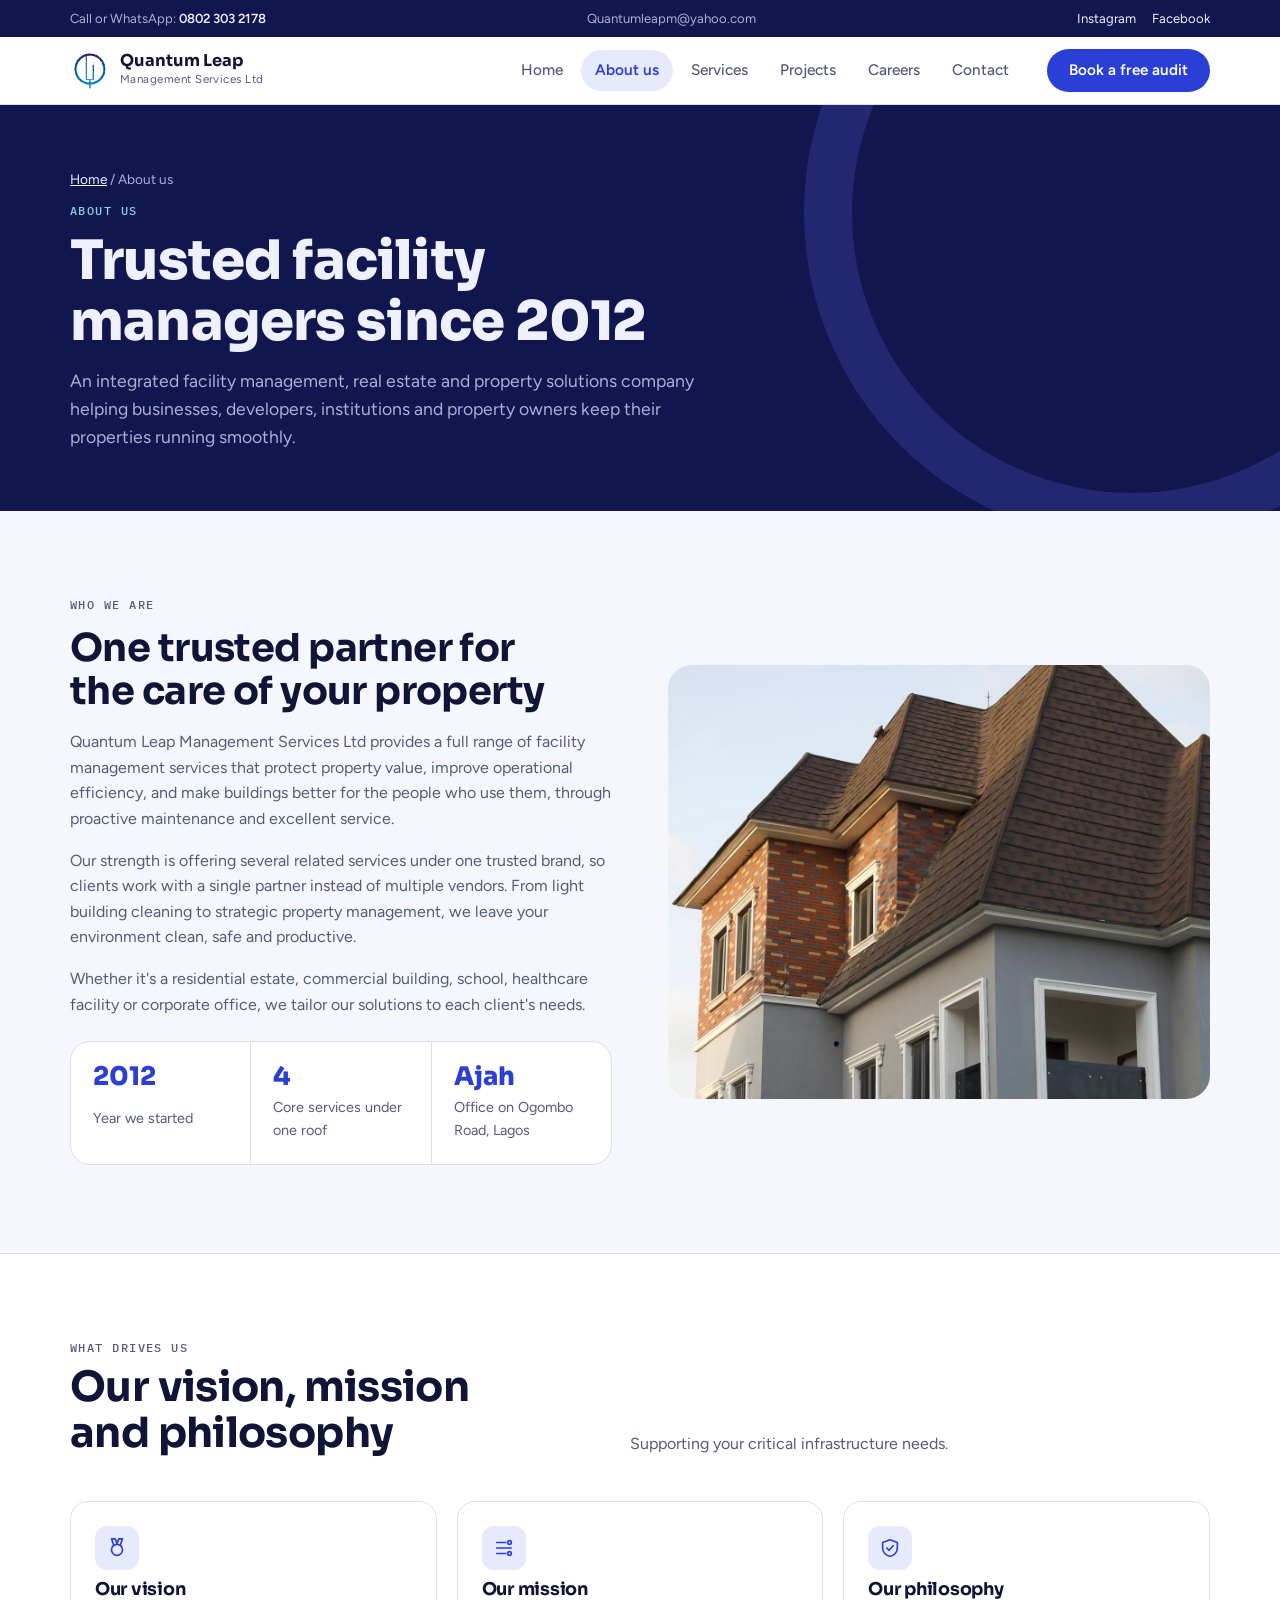
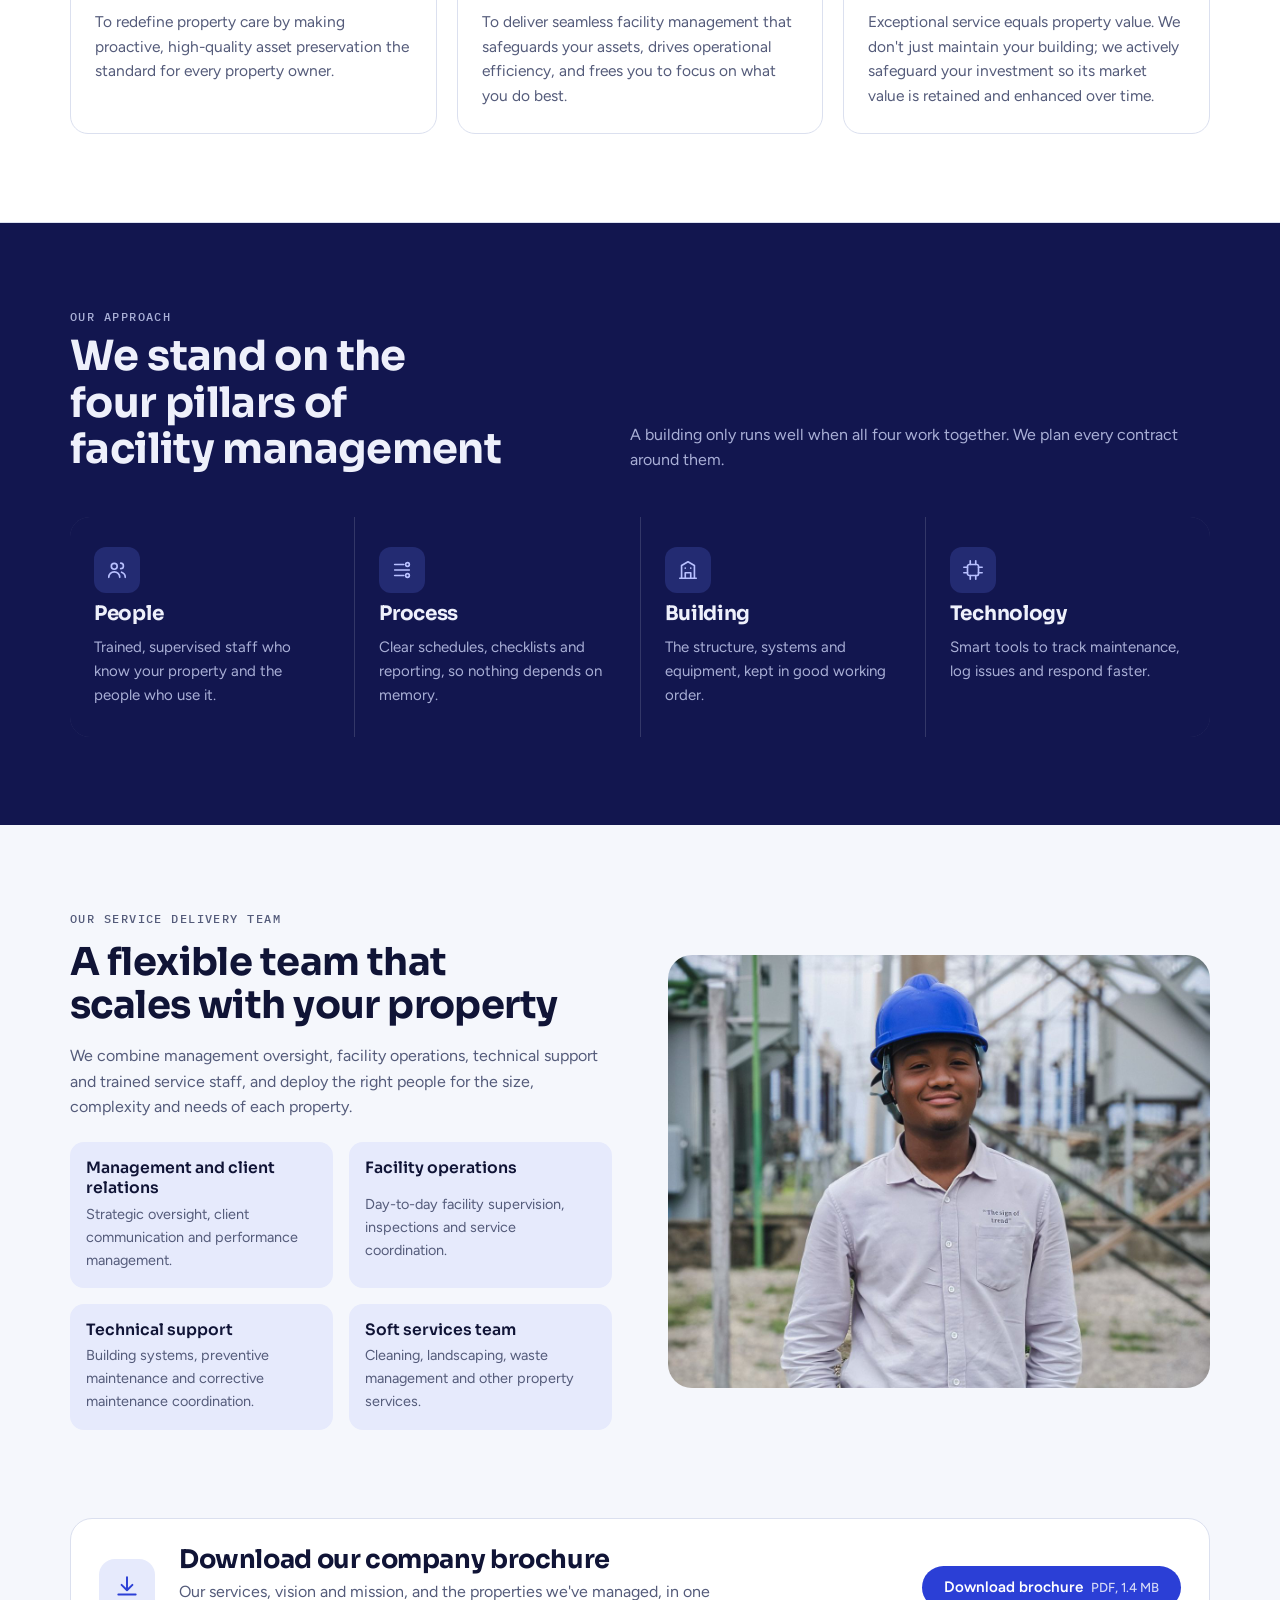
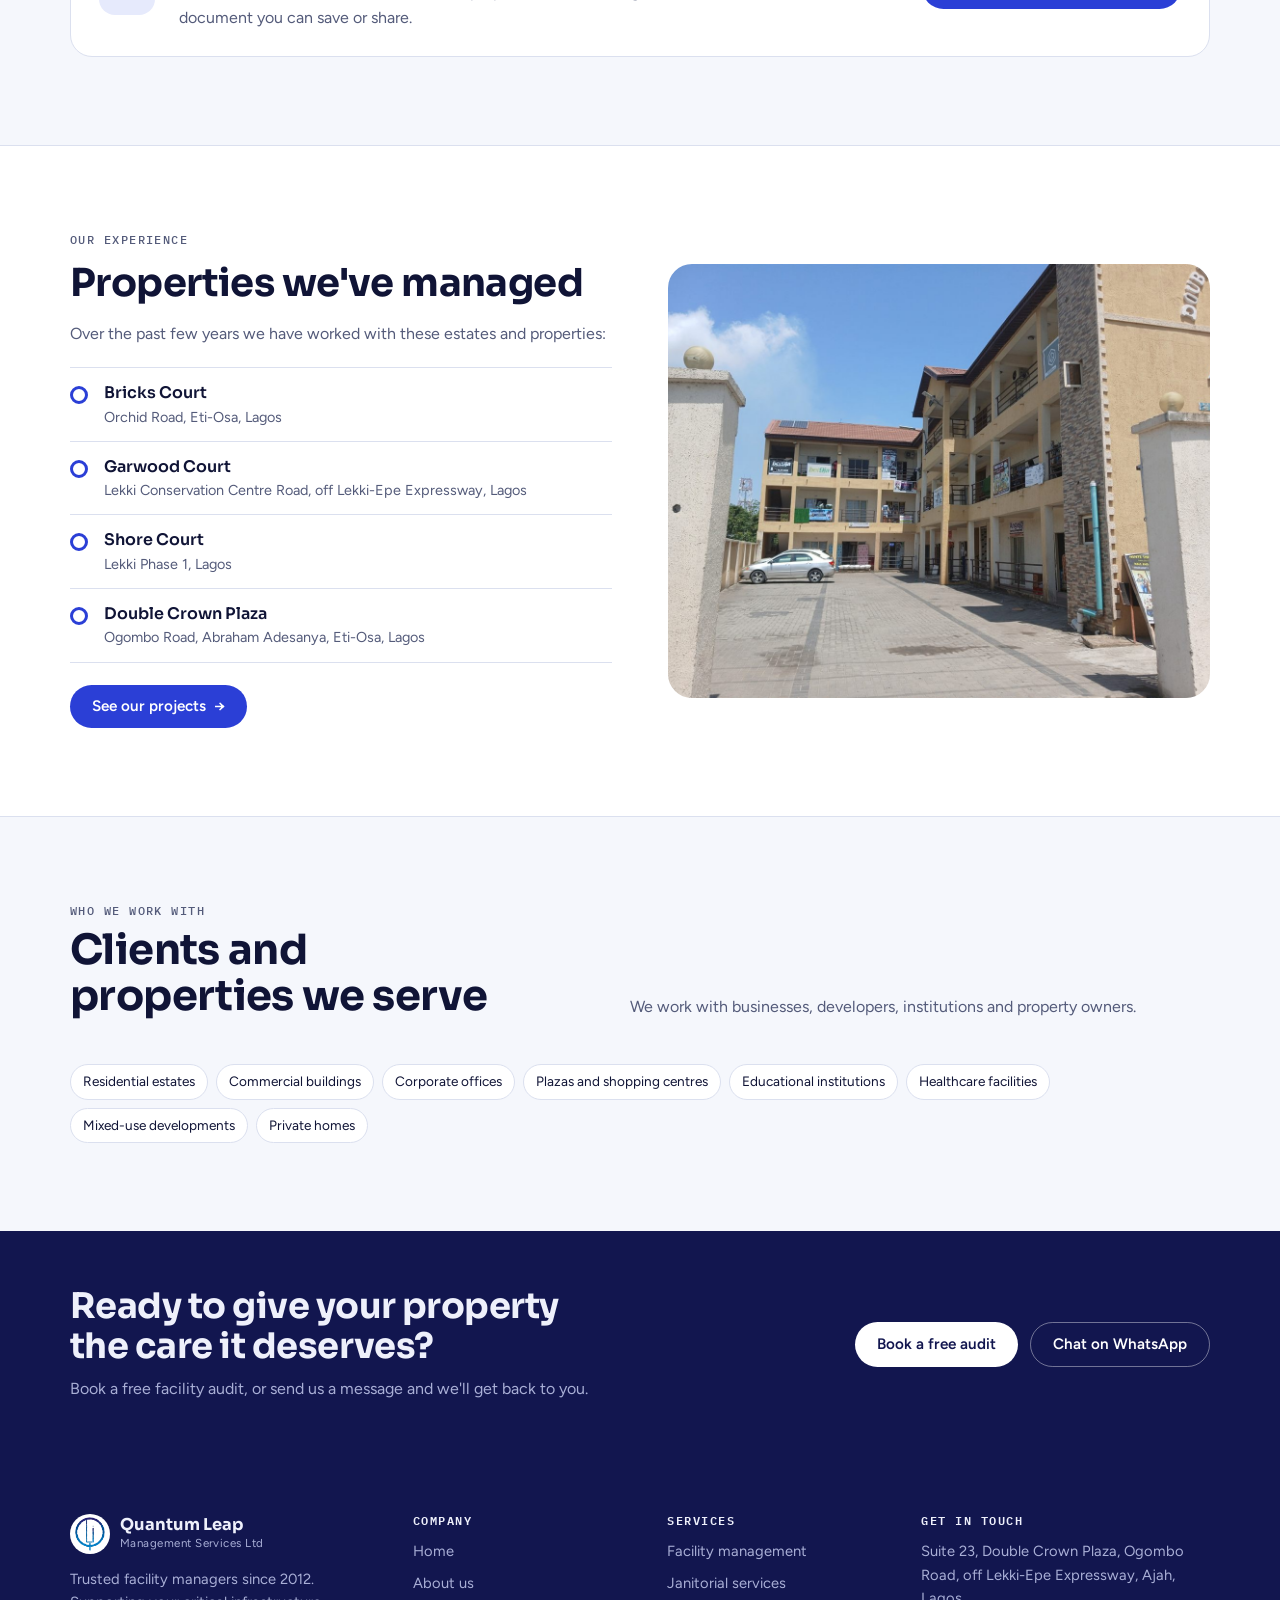
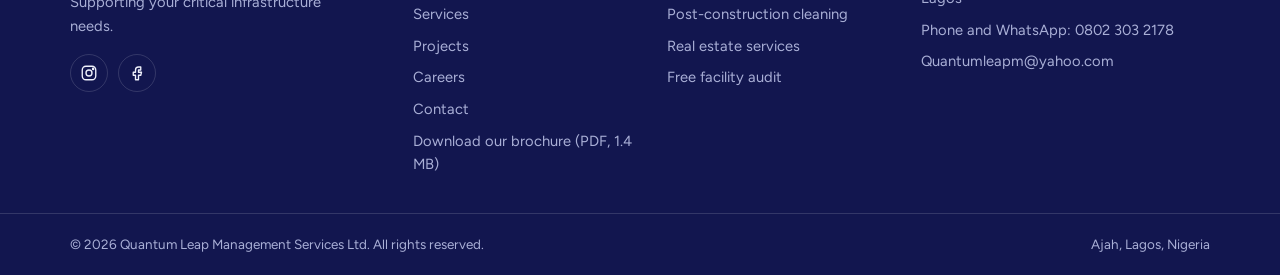
==== site/about.html @ fad6bd6d "Add a downloadable company brochure Serve a compressed copy of the 2026 brochure (9.1 MB -> 1.4 MB; " ====
<!doctype html>
<html lang="en">
<head>
<meta charset="utf-8">
<meta name="viewport" content="width=device-width, initial-scale=1, viewport-fit=cover">
<title>About Us | Quantum Leap Management Services</title>
<meta name="description" content="Quantum Leap Management Services Ltd: facility management, janitorial services, post-construction cleaning and real estate services in Lagos, Nigeria. Since 2012.">
<link rel="preconnect" href="https://fonts.googleapis.com">
<link rel="preconnect" href="https://fonts.gstatic.com" crossorigin>
<link rel="stylesheet" href="https://fonts.googleapis.com/css2?family=Sora:wght@400;600;700;800&family=Figtree:ital,wght@0,400;0,500;0,600;1,500&family=IBM+Plex+Mono:wght@400;500&display=swap">
<link rel="stylesheet" href="styles.css">
<link rel="icon" type="image/png" sizes="32x32" href="img/favicon-32.png">
<link rel="apple-touch-icon" href="img/apple-touch-icon.png">
</head>
<body>
<div class="strip"><div class="wrap">
  <span>Call or WhatsApp: <b>0802 303 2178</b></span>
  <span class="hide-sm">Quantumleapm@yahoo.com</span>
  <span class="socials-mini"><a href="https://www.instagram.com/quantum.leap.management/" target="_blank" rel="noopener">Instagram</a><a href="https://www.facebook.com/quantumleapmgtservices/" target="_blank" rel="noopener">Facebook</a></span>
</div></div>
<header class="site"><div class="wrap">
  <a class="brand" href="index.html" aria-label="Quantum Leap Management Services, home"><img class="logo-mark" src="img/logo.png" width="40" height="40" alt=""><span><b>Quantum Leap</b><small>Management Services Ltd</small></span></a>
  <button class="menu-btn" type="button" aria-label="Open menu" aria-expanded="false" aria-controls="mainnav"><svg width="22" height="22" viewBox="0 0 24 24" fill="none" stroke="currentColor" stroke-width="1.8" stroke-linecap="round" stroke-linejoin="round" aria-hidden="true"><path d="M4 7h16M4 12h16M4 17h16"/></svg></button>
  <nav class="main" id="mainnav" aria-label="Main"><a href="index.html">Home</a><a href="about.html" aria-current="page">About us</a><a href="services.html">Services</a><a href="projects.html">Projects</a><a href="careers.html">Careers</a><a href="contact.html">Contact</a><a class="btn btn-primary" href="contact.html#audit">Book a free audit</a></nav>
  <a class="btn btn-primary cta" href="contact.html#audit">Book a free audit</a>
</div></header>
<main>
<section class="page-hero"><div class="wrap">
  <p class="crumbs"><a href="index.html">Home</a> / About us</p>
  <p class="eyebrow">About us</p>
  <h1>Trusted facility managers since 2012</h1>
  <p class="lede">An integrated facility management, real estate and property solutions company helping businesses, developers, institutions and property owners keep their properties running smoothly.</p>
</div></section>

<section class="block"><div class="wrap split">
  <div class="copy">
    <p class="eyebrow">Who we are</p>
    <h2>One trusted partner for the care of your property</h2>
    <p>Quantum Leap Management Services Ltd provides a full range of facility management services that protect property value, improve operational efficiency, and make buildings better for the people who use them, through proactive maintenance and excellent service.</p>
    <p>Our strength is offering several related services under one trusted brand, so clients work with a single partner instead of multiple vendors. From light building cleaning to strategic property management, we leave your environment clean, safe and productive.</p>
    <p>Whether it's a residential estate, commercial building, school, healthcare facility or corporate office, we tailor our solutions to each client's needs.</p>
    <div class="facts">
      <div class="fact"><b>2012</b><span>Year we started</span></div>
      <div class="fact"><b>4</b><span>Core services under one roof</span></div>
      <div class="fact"><b>Ajah</b><span>Office on Ogombo Road, Lagos</span></div>
    </div>
  </div>
  <div class="media"><img src="img/about-house.jpg" alt="Newly built house in Abuja" loading="lazy"></div>
</div></section>

<section class="block alt"><div class="wrap">
  <div class="sec-head">
    <div><p class="eyebrow">What drives us</p><h2>Our vision, mission and philosophy</h2></div>
    <p>Supporting your critical infrastructure needs.</p>
  </div>
  <div class="why three">
    <div class="reason"><span class="ic"><svg width="22" height="22" viewBox="0 0 24 24" fill="none" stroke="currentColor" stroke-width="1.8" stroke-linecap="round" stroke-linejoin="round" aria-hidden="true"><circle cx="12" cy="14" r="6"/><path d="M8.5 9.2L6 2h4l2 5 2-5h4l-2.5 7.2"/></svg></span><h3>Our vision</h3><p>To redefine property care by making proactive, high-quality asset preservation the standard for every property owner.</p></div>
    <div class="reason"><span class="ic"><svg width="22" height="22" viewBox="0 0 24 24" fill="none" stroke="currentColor" stroke-width="1.8" stroke-linecap="round" stroke-linejoin="round" aria-hidden="true"><path d="M4 6h10M4 12h16M4 18h10"/><circle cx="18" cy="6" r="2"/><circle cx="18" cy="18" r="2"/></svg></span><h3>Our mission</h3><p>To deliver seamless facility management that safeguards your assets, drives operational efficiency, and frees you to focus on what you do best.</p></div>
    <div class="reason"><span class="ic"><svg width="22" height="22" viewBox="0 0 24 24" fill="none" stroke="currentColor" stroke-width="1.8" stroke-linecap="round" stroke-linejoin="round" aria-hidden="true"><path d="M12 3l8 3v6c0 4.5-3.4 8.3-8 9-4.6-.7-8-4.5-8-9V6l8-3z"/><path d="M8.5 12l2.5 2.5 4.5-5"/></svg></span><h3>Our philosophy</h3><p>Exceptional service equals property value. We don't just maintain your building; we actively safeguard your investment so its market value is retained and enhanced over time.</p></div>
  </div>
</div></section>

<section class="block band"><div class="wrap">
  <div class="sec-head">
    <div><p class="eyebrow">Our approach</p><h2>We stand on the four pillars of facility management</h2></div>
    <p>A building only runs well when all four work together. We plan every contract around them.</p>
  </div>
  <div class="pillars">
    <div class="pillar"><span class="ic"><svg width="22" height="22" viewBox="0 0 24 24" fill="none" stroke="currentColor" stroke-width="1.8" stroke-linecap="round" stroke-linejoin="round" aria-hidden="true"><circle cx="9" cy="8" r="3.2"/><path d="M3 20c0-3.3 2.7-6 6-6s6 2.7 6 6M16 4.5a3 3 0 0 1 0 6M21 20c0-2.6-1.6-4.8-4-5.6"/></svg></span><h3>People</h3><p>Trained, supervised staff who know your property and the people who use it.</p></div>
    <div class="pillar"><span class="ic"><svg width="22" height="22" viewBox="0 0 24 24" fill="none" stroke="currentColor" stroke-width="1.8" stroke-linecap="round" stroke-linejoin="round" aria-hidden="true"><path d="M4 6h10M4 12h16M4 18h10"/><circle cx="18" cy="6" r="2"/><circle cx="18" cy="18" r="2"/></svg></span><h3>Process</h3><p>Clear schedules, checklists and reporting, so nothing depends on memory.</p></div>
    <div class="pillar"><span class="ic"><svg width="22" height="22" viewBox="0 0 24 24" fill="none" stroke="currentColor" stroke-width="1.8" stroke-linecap="round" stroke-linejoin="round" aria-hidden="true"><path d="M3 21h18M5 21V7l7-4 7 4v14M9 21v-6h6v6M9 10h.01M15 10h.01"/></svg></span><h3>Building</h3><p>The structure, systems and equipment, kept in good working order.</p></div>
    <div class="pillar"><span class="ic"><svg width="22" height="22" viewBox="0 0 24 24" fill="none" stroke="currentColor" stroke-width="1.8" stroke-linecap="round" stroke-linejoin="round" aria-hidden="true"><rect x="6" y="6" width="12" height="12" rx="2"/><path d="M9 2v4M15 2v4M9 18v4M15 18v4M2 9h4M2 15h4M18 9h4M18 15h4"/></svg></span><h3>Technology</h3><p>Smart tools to track maintenance, log issues and respond faster.</p></div>
  </div>
</div></section>

<section class="block"><div class="wrap split flip">
  <div class="media"><img src="img/engineer.jpg" alt="Engineer in a hard hat at an electrical substation in Nigeria" loading="lazy"></div>
  <div class="copy">
    <p class="eyebrow">Our service delivery team</p>
    <h2>A flexible team that scales with your property</h2>
    <p>We combine management oversight, facility operations, technical support and trained service staff, and deploy the right people for the size, complexity and needs of each property.</p>
    <dl class="team-units">
      <div><dt>Management and client relations</dt><dd>Strategic oversight, client communication and performance management.</dd></div>
      <div><dt>Facility operations</dt><dd>Day-to-day facility supervision, inspections and service coordination.</dd></div>
      <div><dt>Technical support</dt><dd>Building systems, preventive maintenance and corrective maintenance coordination.</dd></div>
      <div><dt>Soft services team</dt><dd>Cleaning, landscaping, waste management and other property services.</dd></div>
    </dl>
  </div>
</div></section>

<section class="block tight"><div class="wrap">
  <div class="brochure-band">
    <span class="ic"><svg width="26" height="26" viewBox="0 0 24 24" fill="none" stroke="currentColor" stroke-width="1.8" stroke-linecap="round" stroke-linejoin="round" aria-hidden="true"><path d="M12 3v12M7 10l5 5 5-5M4 19h16"/></svg></span>
    <div><h2>Download our company brochure</h2><p>Our services, vision and mission, and the properties we've managed, in one document you can save or share.</p></div>
    <a class="btn btn-primary" href="downloads/Quantum-Leap-Brochure-2026.pdf" download>Download brochure <span class="btn-note">PDF, 1.4 MB</span></a>
  </div>
</div></section>

<section class="block alt" id="experience" style="scroll-margin-top:90px"><div class="wrap split">
  <div class="copy">
    <p class="eyebrow">Our experience</p>
    <h2>Properties we've managed</h2>
    <p>Over the past few years we have worked with these estates and properties:</p>
    <ul class="props"><li><b>Bricks Court</b><span>Orchid Road, Eti-Osa, Lagos</span></li><li><b>Garwood Court</b><span>Lekki Conservation Centre Road, off Lekki-Epe Expressway, Lagos</span></li><li><b>Shore Court</b><span>Lekki Phase 1, Lagos</span></li><li><b>Double Crown Plaza</b><span>Ogombo Road, Abraham Adesanya, Eti-Osa, Lagos</span></li></ul>
    <a class="btn btn-primary arrow" href="projects.html">See our projects </a>
  </div>
  <div class="media"><img src="img/double-crown-plaza.jpg" alt="Double Crown Plaza on Ogombo Road, Ajah" loading="lazy"></div>
</div></section>

<section class="block"><div class="wrap">
  <div class="sec-head">
    <div><p class="eyebrow">Who we work with</p><h2>Clients and properties we serve</h2></div>
    <p>We work with businesses, developers, institutions and property owners.</p>
  </div>
  <div class="chips"><span>Residential estates</span><span>Commercial buildings</span><span>Corporate offices</span><span>Plazas and shopping centres</span><span>Educational institutions</span><span>Healthcare facilities</span><span>Mixed-use developments</span><span>Private homes</span></div>
</div></section>
</main>
<section class="cta-band"><div class="wrap">
  <div><h2>Ready to give your property the care it deserves?</h2><p>Book a free facility audit, or send us a message and we'll get back to you.</p></div>
  <div class="ctas"><a class="btn btn-light" href="contact.html#audit">Book a free audit</a><a class="btn btn-outline-light" href="https://wa.me/2348023032178" target="_blank" rel="noopener">Chat on WhatsApp</a></div>
</div></section>
<footer class="site">
  <div class="wrap cols">
    <div class="about-f">
      <a class="brand" href="index.html"><img class="logo-mark" src="img/logo.png" width="40" height="40" alt=""><span><b>Quantum Leap</b><small>Management Services Ltd</small></span></a>
      <p>Trusted facility managers since 2012. Supporting your critical infrastructure needs.</p>
      <div class="social"><a href="https://www.instagram.com/quantum.leap.management/" target="_blank" rel="noopener" aria-label="Instagram"><svg width="18" height="18" viewBox="0 0 24 24" fill="none" stroke="currentColor" stroke-width="1.8" stroke-linecap="round" stroke-linejoin="round" aria-hidden="true"><rect x="3" y="3" width="18" height="18" rx="5"/><circle cx="12" cy="12" r="4"/><circle cx="17.5" cy="6.5" r=".8" fill="currentColor"/></svg></a><a href="https://www.facebook.com/quantumleapmgtservices/" target="_blank" rel="noopener" aria-label="Facebook"><svg width="18" height="18" viewBox="0 0 24 24" fill="none" stroke="currentColor" stroke-width="1.8" stroke-linecap="round" stroke-linejoin="round" aria-hidden="true"><path d="M14 8h3V4h-3a4 4 0 0 0-4 4v3H7v4h3v6h4v-6h3l1-4h-4V8z"/></svg></a></div>
    </div>
    <div><h3>Company</h3><ul><li><a href="index.html">Home</a></li><li><a href="about.html">About us</a></li><li><a href="services.html">Services</a></li><li><a href="projects.html">Projects</a></li><li><a href="careers.html">Careers</a></li><li><a href="contact.html">Contact</a></li><li><a href="downloads/Quantum-Leap-Brochure-2026.pdf" download>Download our brochure (PDF, 1.4 MB)</a></li></ul></div>
    <div><h3>Services</h3><ul><li><a href="facility-management.html">Facility management</a></li><li><a href="janitorial-services.html">Janitorial services</a></li><li><a href="post-construction-cleaning.html">Post-construction cleaning</a></li><li><a href="real-estate-services.html">Real estate services</a></li><li><a href="services.html#audit">Free facility audit</a></li></ul></div>
    <div><h3>Get in touch</h3><ul><li>Suite 23, Double Crown Plaza, Ogombo Road, off Lekki-Epe Expressway, Ajah, Lagos</li><li>Phone and WhatsApp: 0802 303 2178</li><li>Quantumleapm@yahoo.com</li></ul></div>
  </div>
  <div class="bottom"><div class="wrap"><span>© <span id="year">2026</span> Quantum Leap Management Services Ltd. All rights reserved.</span><span>Ajah, Lagos, Nigeria</span></div></div>
</footer>
<script src="site.js"></script>
</body>
</html>
---- site/styles.css ----
/* Quantum Leap Management Services: shared styles.
   Layout: 1180px grid; royal blue carries actions, navy carries bands and footer, teal (from the logo ring) marks small labels. */
:root {
  --ink: #101436;
  --paper: #f5f7fc;
  --surface: #ffffff;
  --line: #dbe0ef;
  --muted: #545b7a;
  --royal: #2b3fd6;
  --royal-hover: #2232b4;
  --on-royal: #ffffff;
  --tint: #e6eafc;
  --teal: #13798a;
  --navy: #12164f;
  --navy-fg: #eef0fb;
  --navy-muted: #a9afd6;
  --navy-line: rgba(255, 255, 255, .14);
  --ok: #1d7a46;
  --bad: #b3261e;
  --shadow: 0 18px 50px -24px rgba(18, 22, 79, .35);
  --display: "Sora", "Segoe UI", system-ui, sans-serif;
  --body: "Figtree", "Segoe UI", system-ui, sans-serif;
  --mono: "IBM Plex Mono", ui-monospace, Consolas, monospace;
  --max: 1180px;
  color-scheme: light;
}
@media (prefers-color-scheme: dark) {
  :root:not([data-theme="light"]) {
    --ink: #e8eaf7; --paper: #0b0e24; --surface: #13173a; --line: #262b58; --muted: #a3a9cf;
    --royal: #6b7cff; --royal-hover: #8593ff; --on-royal: #0b0e24; --tint: #1b2150; --teal: #4fc3d3;
    --navy: #070920; --navy-fg: #eef0fb; --navy-muted: #9399c4; --ok: #4cc47e; --bad: #ff7a6e;
    --shadow: 0 18px 50px -24px rgba(0, 0, 0, .7); color-scheme: dark;
  }
}
:root[data-theme="dark"] {
  --ink: #e8eaf7; --paper: #0b0e24; --surface: #13173a; --line: #262b58; --muted: #a3a9cf;
  --royal: #6b7cff; --royal-hover: #8593ff; --on-royal: #0b0e24; --tint: #1b2150; --teal: #4fc3d3;
  --navy: #070920; --navy-fg: #eef0fb; --navy-muted: #9399c4; --ok: #4cc47e; --bad: #ff7a6e;
  --shadow: 0 18px 50px -24px rgba(0, 0, 0, .7); color-scheme: dark;
}

* { box-sizing: border-box; }
html { scroll-behavior: smooth; }
body { margin: 0; background: var(--paper); color: var(--ink); font: 400 1rem/1.6 var(--body); }
img { max-width: 100%; display: block; }
a { color: inherit; }
h1, h2, h3 { font-family: var(--display); text-wrap: balance; margin: 0; line-height: 1.12; letter-spacing: -.015em; }
p { margin: 0; }
[hidden] { display: none !important; }
.wrap { max-width: var(--max); margin: 0 auto; padding-inline: 20px; }
.eyebrow { font: 500 .75rem/1 var(--mono); letter-spacing: .12em; text-transform: uppercase; color: var(--teal); }
.muted { color: var(--muted); }
:focus-visible { outline: 3px solid var(--royal); outline-offset: 2px; }
@media (prefers-reduced-motion: reduce) { html { scroll-behavior: auto; } * { transition: none !important; } }

/* Buttons */
.btn { display: inline-flex; align-items: center; justify-content: center; gap: 8px; border: 0; cursor: pointer; font: 600 .95rem/1 var(--body); padding: 14px 22px; text-decoration: none; border-radius: 999px; transition: background .15s, border-color .15s; }
.btn-primary { background: var(--royal); color: var(--on-royal); }
.btn-primary:hover { background: var(--royal-hover); }
.btn-ghost { background: transparent; color: var(--ink); border: 1.5px solid var(--line); }
.btn-ghost:hover { border-color: var(--royal); }
.btn-light { background: #ffffff; color: #12164f; }
.btn-light:hover { background: #e6eafc; }
.btn-outline-light { background: transparent; color: #ffffff; border: 1.5px solid rgba(255, 255, 255, .4); }
.btn-outline-light:hover { border-color: #ffffff; }
.arrow::after { content: "→"; }

/* Top contact strip */
.strip { background: var(--navy); color: var(--navy-muted); font-size: .82rem; }
.strip .wrap { display: flex; flex-wrap: wrap; gap: 6px 22px; justify-content: space-between; padding-block: 8px; }
.strip span b { color: var(--navy-fg); font-weight: 600; }
.strip .socials-mini { display: flex; gap: 16px; }
.strip a { color: var(--navy-fg); text-decoration: none; }
.strip a:hover { text-decoration: underline; }
@media (max-width: 640px) { .strip .hide-sm { display: none; } }

/* Header */
header.site { position: sticky; top: env(safe-area-inset-top, 0px); z-index: 20; background: var(--surface); border-bottom: 1px solid var(--line); }
header.site .wrap { display: flex; align-items: center; gap: 24px; padding-block: 12px; }
.brand { display: flex; align-items: center; gap: 10px; text-decoration: none; min-width: 0; }
.brand svg { flex: none; }
.brand b { display: block; font: 700 1.02rem/1.1 var(--display); }
.brand small { display: block; font-size: .72rem; color: var(--muted); letter-spacing: .04em; }
nav.main { display: flex; gap: 4px; margin-left: auto; }
nav.main a { text-decoration: none; color: var(--muted); font-weight: 500; font-size: .96rem; padding: 8px 14px; border-radius: 999px; }
nav.main a:hover { color: var(--ink); background: var(--tint); }
nav.main a[aria-current="page"] { color: var(--royal); background: var(--tint); font-weight: 600; }
.menu-btn { display: none; margin-left: auto; background: transparent; border: 1px solid var(--line); color: var(--ink); width: 44px; height: 44px; border-radius: 12px; cursor: pointer; align-items: center; justify-content: center; }
@media (max-width: 1120px) {
  .menu-btn { display: inline-flex; }
  header.site .cta { display: none; }
  nav.main { display: none; position: absolute; left: 0; right: 0; top: 100%; background: var(--surface); border-bottom: 1px solid var(--line); flex-direction: column; padding: 8px 20px 20px; gap: 2px; box-shadow: var(--shadow); }
  nav.main.open { display: flex; }
  nav.main a { padding: 12px 14px; font-size: 1rem; }
  nav.main .btn { margin-top: 10px; color: var(--on-royal); background: var(--royal); }
}
@media (min-width: 1121px) { nav.main .btn { display: none; } }
@media (max-width: 420px) { .brand small { display: none; } }

/* Page hero (inner pages) */
.page-hero { background: var(--navy); color: var(--navy-fg); position: relative; overflow: hidden; }
.page-hero::after { content: ""; position: absolute; right: -180px; top: -220px; width: 560px; height: 560px; border-radius: 50%; border: 48px solid rgba(107, 124, 255, .18); pointer-events: none; }
.page-hero .wrap { position: relative; z-index: 1; padding-block: 64px 60px; display: grid; gap: 14px; }
.page-hero .eyebrow { color: #7fd6e2; }
.page-hero h1 { font-size: clamp(2.1rem, 4.6vw, 3.4rem); font-weight: 800; max-width: 20ch; }
.page-hero p.lede { color: var(--navy-muted); font-size: 1.1rem; max-width: 40rem; }
.crumbs { font-size: .85rem; color: var(--navy-muted); }
.crumbs a { color: var(--navy-fg); }

/* Home hero */
.hero { position: relative; overflow: hidden; background: var(--surface); border-bottom: 1px solid var(--line); }
.hero::before { content: ""; position: absolute; right: -240px; top: -240px; width: 720px; height: 720px; border-radius: 50%; border: 60px solid var(--tint); pointer-events: none; }
.hero .wrap { position: relative; z-index: 1; display: grid; grid-template-columns: 1.1fr 1fr; gap: 56px; padding-block: 64px 72px; align-items: center; }
.since { display: inline-flex; flex-wrap: wrap; align-items: center; gap: 10px; }
.since span { font: 600 .78rem/1 var(--display); background: var(--navy); color: var(--navy-fg); padding: 7px 12px; border-radius: 999px; }
.hero h1 { font-size: clamp(2.3rem, 5vw, 3.9rem); font-weight: 800; margin-top: 18px; }
.hero h1 span { color: var(--royal); }
.hero .tagline { margin-top: 14px; font: italic 500 1.22rem/1.4 var(--body); color: var(--teal); }
.hero .lede { margin-top: 16px; max-width: 34rem; font-size: 1.08rem; color: var(--muted); }
.ctas { display: flex; flex-wrap: wrap; gap: 12px; margin-top: 28px; }
.hero-media { position: relative; min-width: 0; }
.hero-media .main-img { width: 100%; aspect-ratio: 4 / 4.2; object-fit: cover; border-radius: 28px; box-shadow: var(--shadow); }
.hero-media .badge { position: absolute; left: -22px; bottom: 28px; background: var(--surface); border: 1px solid var(--line); border-radius: 18px; padding: 16px 18px; box-shadow: var(--shadow); display: grid; gap: 4px; max-width: 250px; }
.hero-media .badge b { font: 700 1rem/1.2 var(--display); }
.hero-media .badge span { font-size: .86rem; color: var(--muted); }
.hero-media .badge .stamp { justify-self: start; }
@media (max-width: 900px) {
  .hero .wrap { grid-template-columns: 1fr; padding-block: 40px 52px; gap: 36px; }
  .hero-media .badge { left: 12px; bottom: 12px; }
  .hero::before { right: -440px; }
}

.stamp { display: inline-block; font: 700 .7rem/1 var(--mono); letter-spacing: .1em; text-transform: uppercase; background: var(--royal); color: var(--on-royal); padding: 6px 10px; border-radius: 6px; }

/* Sections */
section.block { padding-block: 88px; }
section.block.tight { padding-top: 0; }
.alt { background: var(--surface); border-block: 1px solid var(--line); }
.sec-head { display: grid; grid-template-columns: 1fr 1.1fr; gap: 32px; align-items: end; margin-bottom: 44px; }
.sec-head h2 { font-size: clamp(1.8rem, 3.4vw, 2.6rem); font-weight: 700; margin-top: 10px; }
.sec-head p { color: var(--muted); max-width: 36rem; }
.sec-head.center { grid-template-columns: 1fr; text-align: center; justify-items: center; }
@media (max-width: 760px) { .sec-head { grid-template-columns: 1fr; gap: 12px; } section.block { padding-block: 60px; } }

/* Service cards (home) */
.svc-grid { display: grid; grid-template-columns: repeat(4, 1fr); gap: 20px; }
.svc-card { background: var(--surface); border: 1px solid var(--line); border-radius: 20px; overflow: hidden; display: grid; grid-template-rows: auto 1fr; text-decoration: none; transition: border-color .15s, transform .15s; }
.svc-card:hover { border-color: var(--royal); transform: translateY(-3px); }
.svc-card img { width: 100%; aspect-ratio: 4 / 3; object-fit: cover; }
.svc-card .body { padding: 20px 20px 22px; display: grid; gap: 8px; align-content: start; }
.svc-card h3 { font-size: 1.12rem; }
.svc-card p { color: var(--muted); font-size: .93rem; }
.svc-card .more { color: var(--royal); font-weight: 600; font-size: .9rem; margin-top: 4px; }
@media (max-width: 1000px) { .svc-grid { grid-template-columns: repeat(2, 1fr); } }
@media (max-width: 540px) { .svc-grid { grid-template-columns: 1fr; } }

/* Split: image + text */
.split { display: grid; grid-template-columns: 1fr 1fr; gap: 56px; align-items: center; }
.split.flip > :first-child { order: 2; }
.split .media { min-width: 0; position: relative; }
.split .media img { width: 100%; border-radius: 24px; object-fit: cover; aspect-ratio: 5 / 4; }
.split .copy { display: grid; gap: 16px; align-content: start; min-width: 0; }
.split .copy h2 { font-size: clamp(1.7rem, 3.2vw, 2.4rem); font-weight: 700; }
.split .copy p { color: var(--muted); }
.split .copy .btn { justify-self: start; margin-top: 6px; }
@media (max-width: 860px) { .split { grid-template-columns: 1fr; gap: 28px; } .split.flip > :first-child { order: 0; } }

.ticks { list-style: none; padding: 0; margin: 4px 0 0; display: grid; gap: 10px; }
.ticks li { display: grid; grid-template-columns: 22px 1fr; gap: 10px; }
.ticks li::before { content: ""; width: 20px; height: 20px; margin-top: 2px; border-radius: 50%; background: var(--tint) url("data:image/svg+xml,%3Csvg xmlns='http://www.w3.org/2000/svg' viewBox='0 0 20 20'%3E%3Cpath d='M6 10.4l2.6 2.6L14.2 7.4' fill='none' stroke='%232b3fd6' stroke-width='2.2' stroke-linecap='round' stroke-linejoin='round'/%3E%3C/svg%3E") center / 20px no-repeat; }

.chips { display: flex; flex-wrap: wrap; gap: 8px; }
.chips span { font-size: .85rem; border: 1px solid var(--line); background: var(--surface); border-radius: 999px; padding: 6px 12px; }

/* Pillars band */
.band { background: var(--navy); color: var(--navy-fg); }
.band .eyebrow { color: #7fd6e2; }
.band .sec-head p { color: var(--navy-muted); }
.pillars { display: grid; grid-template-columns: repeat(4, 1fr); gap: 1px; background: var(--navy-line); border-radius: 20px; overflow: hidden; }
.pillar { background: var(--navy); padding: 30px 24px; display: grid; gap: 10px; align-content: start; }
.pillar .ic { width: 46px; height: 46px; border-radius: 12px; background: rgba(107, 124, 255, .2); color: #b8c0ff; display: grid; place-items: center; }
.pillar h3 { font-size: 1.25rem; }
.pillar p { color: var(--navy-muted); font-size: .94rem; }
@media (max-width: 900px) { .pillars { grid-template-columns: repeat(2, 1fr); } }
@media (max-width: 480px) { .pillars { grid-template-columns: 1fr; } }

/* Why us */
.why { display: grid; grid-template-columns: repeat(4, 1fr); gap: 20px; }
.reason { background: var(--surface); border: 1px solid var(--line); border-radius: 18px; padding: 24px; display: grid; gap: 10px; align-content: start; }
.reason .ic { width: 44px; height: 44px; border-radius: 12px; background: var(--tint); color: var(--royal); display: grid; place-items: center; }
.reason h3 { font-size: 1.1rem; }
.reason p { color: var(--muted); font-size: .94rem; }
@media (max-width: 960px) { .why { grid-template-columns: repeat(2, 1fr); } }
@media (max-width: 480px) { .why { grid-template-columns: 1fr; } }

/* Audit band */
.audit-band { background: var(--royal); color: var(--on-royal); border-radius: 28px; padding: 44px; display: grid; grid-template-columns: 1.2fr 1fr; gap: 36px; align-items: center; position: relative; overflow: hidden; }
.audit-band::after { content: ""; position: absolute; right: -120px; bottom: -160px; width: 380px; height: 380px; border-radius: 50%; border: 40px solid rgba(255, 255, 255, .1); }
.audit-band h2 { font-size: clamp(1.7rem, 3.2vw, 2.4rem); }
.audit-band p { opacity: .88; margin-top: 12px; }
.audit-band ul { list-style: none; padding: 0; margin: 0; display: grid; gap: 10px; position: relative; z-index: 1; }
.audit-band li { background: rgba(255, 255, 255, .12); border-radius: 12px; padding: 12px 16px; font-weight: 500; }
.audit-band .ctas { position: relative; z-index: 1; }
@media (max-width: 860px) { .audit-band { grid-template-columns: 1fr; padding: 30px 24px; } }
:root[data-theme="dark"] .audit-band li, .audit-band li { color: inherit; }

/* Service detail (services page) */
.svc-detail { display: grid; grid-template-columns: 1fr 1fr; gap: 56px; align-items: center; padding-block: 56px; border-top: 1px solid var(--line); scroll-margin-top: 90px; }
.svc-detail:first-child { border-top: 0; padding-top: 0; }
.svc-detail:nth-child(even) .media { order: 2; }
.svc-detail .media img { width: 100%; aspect-ratio: 5 / 4; object-fit: cover; border-radius: 24px; }
.svc-detail .copy { display: grid; gap: 14px; min-width: 0; }
.svc-detail .num { font: 500 .78rem/1 var(--mono); color: var(--teal); letter-spacing: .1em; text-transform: uppercase; }
.svc-detail h2 { font-size: clamp(1.6rem, 3vw, 2.2rem); }
.svc-detail p { color: var(--muted); }
.svc-detail .btn { justify-self: start; }
@media (max-width: 860px) { .svc-detail { grid-template-columns: 1fr; gap: 24px; } .svc-detail:nth-child(even) .media { order: 0; } }

/* Steps */
.steps { display: grid; grid-template-columns: repeat(4, 1fr); gap: 20px; counter-reset: s; }
.step { border-top: 3px solid var(--royal); padding-top: 16px; display: grid; gap: 8px; align-content: start; }
.step::before { counter-increment: s; content: "Step " counter(s); font: 500 .75rem/1 var(--mono); color: var(--muted); text-transform: uppercase; letter-spacing: .1em; }
.step h3 { font-size: 1.1rem; }
.step p { color: var(--muted); font-size: .94rem; }
@media (max-width: 900px) { .steps { grid-template-columns: repeat(2, 1fr); } }
@media (max-width: 480px) { .steps { grid-template-columns: 1fr; } }

/* About facts */
.facts { display: grid; grid-template-columns: repeat(3, 1fr); gap: 1px; background: var(--line); border: 1px solid var(--line); border-radius: 20px; overflow: hidden; margin-top: 8px; }
.fact { background: var(--surface); padding: 22px; display: grid; gap: 6px; }
.fact b { font: 800 1.6rem/1 var(--display); color: var(--royal); }
.fact span { color: var(--muted); font-size: .9rem; }
@media (max-width: 560px) { .facts { grid-template-columns: 1fr; } }

.quote-block { border-left: 4px solid var(--royal); padding: 6px 0 6px 20px; font: italic 500 1.25rem/1.5 var(--body); color: var(--ink); }

/* CTA band */
.cta-band { background: var(--navy); color: var(--navy-fg); }
.cta-band .wrap { display: grid; grid-template-columns: 1.4fr auto; gap: 24px; align-items: center; padding-block: 56px; }
.cta-band h2 { font-size: clamp(1.6rem, 3vw, 2.2rem); }
.cta-band p { color: var(--navy-muted); margin-top: 10px; }
.cta-band .ctas { margin-top: 0; }
@media (max-width: 760px) { .cta-band .wrap { grid-template-columns: 1fr; } }

/* Contact */
.contact-grid { display: grid; grid-template-columns: 1fr 1.3fr; gap: 48px; align-items: start; }
.contact-cards { display: grid; gap: 14px; }
.c-card { background: var(--surface); border: 1px solid var(--line); border-radius: 18px; padding: 20px; display: grid; grid-template-columns: 44px 1fr; gap: 4px 14px; }
.c-card .ic { grid-row: span 3; width: 44px; height: 44px; border-radius: 12px; background: var(--tint); color: var(--royal); display: grid; place-items: center; }
.c-card dt { font: 500 .72rem/1.4 var(--mono); text-transform: uppercase; letter-spacing: .1em; color: var(--muted); }
.c-card dd { margin: 0; font-weight: 600; display: flex; flex-wrap: wrap; gap: 6px 10px; align-items: center; min-width: 0; overflow-wrap: anywhere; }
.c-card dd .val { user-select: all; }
.c-card .note { grid-column: 2; font-size: .85rem; color: var(--muted); }
.small-btn { font: 500 .75rem/1 var(--body); border: 1px solid var(--line); background: transparent; color: var(--muted); padding: 6px 10px; border-radius: 999px; cursor: pointer; text-decoration: none; }
.small-btn:hover { color: var(--ink); border-color: var(--royal); }

form.request { background: var(--surface); border: 1px solid var(--line); border-radius: 22px; padding: 30px; display: grid; grid-template-columns: 1fr 1fr; gap: 16px; align-content: start; box-shadow: var(--shadow); }
form.request h2 { grid-column: 1 / -1; font-size: 1.4rem; }
form.request > p { grid-column: 1 / -1; color: var(--muted); margin-top: -8px; }
.field { display: grid; gap: 6px; min-width: 0; }
.full { grid-column: 1 / -1; }
label, .label { font-size: .85rem; font-weight: 600; }
input, select, textarea { font: inherit; color: var(--ink); background: var(--paper); border: 1px solid var(--line); padding: 11px 12px; width: 100%; border-radius: 10px; }
textarea { min-height: 110px; resize: vertical; }
.checks { display: flex; flex-wrap: wrap; gap: 8px; }
.checks label { display: inline-flex; gap: 8px; align-items: center; font-weight: 500; border: 1px solid var(--line); padding: 8px 12px; border-radius: 999px; background: var(--paper); cursor: pointer; }
.checks input { width: auto; accent-color: var(--royal); }
.err { color: var(--bad); font-size: .85rem; }
.ready { grid-column: 1 / -1; border: 1px solid var(--ok); border-radius: 14px; padding: 18px; display: grid; gap: 10px; }
.ready b { color: var(--ok); font-family: var(--display); }
.ready pre { margin: 0; white-space: pre-wrap; font: 400 .85rem/1.5 var(--mono); background: var(--paper); padding: 12px; border-radius: 10px; overflow-x: auto; }
.ready .row { display: flex; flex-wrap: wrap; gap: 10px; }
@media (max-width: 900px) { .contact-grid { grid-template-columns: 1fr; } }
@media (max-width: 520px) { form.request { grid-template-columns: 1fr; padding: 22px; } }

/* Footer */
footer.site { background: var(--navy); color: var(--navy-muted); font-size: .92rem; }
footer.site .cols { display: grid; grid-template-columns: 1.4fr 1fr 1fr 1.3fr; gap: 32px; padding-block: 56px 36px; }
footer.site h3 { font: 600 .78rem/1 var(--mono); text-transform: uppercase; letter-spacing: .12em; color: var(--navy-fg); margin-bottom: 14px; }
footer.site ul { list-style: none; padding: 0; margin: 0; display: grid; gap: 8px; }
footer.site a { color: var(--navy-muted); text-decoration: none; }
footer.site a:hover { color: var(--navy-fg); text-decoration: underline; }
footer.site .brand b { color: var(--navy-fg); }
footer.site .brand small { color: var(--navy-muted); }
footer.site .about-f p { margin-top: 14px; max-width: 30ch; }
footer.site .social { display: flex; gap: 10px; margin-top: 16px; }
footer.site .social a { width: 38px; height: 38px; border-radius: 50%; border: 1px solid var(--navy-line); display: grid; place-items: center; color: var(--navy-fg); }
footer.site .social a:hover { background: rgba(255, 255, 255, .08); }
footer.site .bottom { border-top: 1px solid var(--navy-line); }
footer.site .bottom .wrap { display: flex; flex-wrap: wrap; gap: 8px 24px; justify-content: space-between; padding-block: 20px; font-size: .84rem; }
@media (max-width: 900px) { footer.site .cols { grid-template-columns: 1fr 1fr; } }
@media (max-width: 520px) { footer.site .cols { grid-template-columns: 1fr; } }

/* Careers */
.jobs { display: grid; gap: 14px; }
.job { background: var(--surface); border: 1px solid var(--line); border-radius: 20px; overflow: hidden; transition: border-color .15s; }
.job:hover, .job:has(details[open]) { border-color: var(--royal); }
.job summary { list-style: none; cursor: pointer; display: grid; grid-template-columns: 1fr auto; gap: 16px; align-items: start; padding: 24px 26px; }
.job summary::-webkit-details-marker { display: none; }
.job-head { display: grid; gap: 10px; min-width: 0; }
.job-head h3 { font-size: 1.3rem; }
.job-head p { color: var(--muted); max-width: 60ch; }
.job-head .chips span { background: var(--tint); border-color: transparent; color: var(--ink); }
.job-toggle { width: 40px; height: 40px; border-radius: 50%; border: 1px solid var(--line); display: grid; place-items: center; flex: none; }
.job-toggle::before { content: "+"; font: 600 1.3rem/1 var(--body); color: var(--royal); transition: transform .2s; }
.job details[open] .job-toggle::before { transform: rotate(45deg); }
.job-body { padding: 0 26px 26px; display: grid; gap: 24px; }
.job-cols { display: grid; grid-template-columns: 1fr 1fr; gap: 28px; border-top: 1px dashed var(--line); padding-top: 22px; }
.job-cols h4 { font: 600 1rem/1.3 var(--display); margin: 0 0 10px; }
.job-apply { display: flex; flex-wrap: wrap; gap: 10px 16px; align-items: center; }
.job-apply .muted { font-size: .88rem; }
.draft-flag { justify-self: start; font: 600 .72rem/1 var(--mono); text-transform: uppercase; letter-spacing: .08em; color: var(--bad); border: 1px dashed var(--bad); border-radius: 6px; padding: 5px 8px; }
.no-jobs { background: var(--surface); border: 1px dashed var(--line); border-radius: 20px; padding: 32px 26px; display: grid; gap: 8px; }
.no-jobs h3 { font-size: 1.2rem; }
.no-jobs p { color: var(--muted); max-width: 60ch; }
.privacy-note { font-size: .88rem; color: var(--muted); border-top: 1px solid var(--line); padding-top: 20px; max-width: 80ch; }
@media (max-width: 700px) { .job-cols { grid-template-columns: 1fr; } .job summary { padding: 20px; } .job-body { padding: 0 20px 22px; } }

/* Logo: sits on a small white disc wherever the background is dark, so the navy top of the ring stays visible */
.logo-mark { width: 40px; height: 40px; flex: none; border-radius: 50%; padding: 2px; background: var(--logo-disc, transparent); }
footer.site .logo-mark { background: #ffffff; padding: 3px; }
@media (prefers-color-scheme: dark) { :root:not([data-theme="light"]) { --logo-disc: #ffffff; } }
:root[data-theme="dark"] { --logo-disc: #ffffff; }

/* Six- and three-card grids, properties list, team units */
.why.six { grid-template-columns: repeat(3, 1fr); }
.why.three { grid-template-columns: repeat(3, 1fr); }
.steps.six { grid-template-columns: repeat(3, 1fr); row-gap: 28px; }
@media (max-width: 960px) { .why.six, .why.three { grid-template-columns: repeat(2, 1fr); } .steps.six { grid-template-columns: repeat(2, 1fr); } }
@media (max-width: 560px) { .why.six, .why.three, .steps.six { grid-template-columns: 1fr; } }
.why.three .reason p { font-size: .97rem; }

.props { list-style: none; padding: 0; margin: 4px 0 0; display: grid; gap: 0; border-top: 1px solid var(--line); }
.props li { display: grid; grid-template-columns: 22px 1fr; column-gap: 12px; padding: 12px 0; border-bottom: 1px solid var(--line); }
.props li::before { content: ""; grid-row: span 2; width: 12px; height: 12px; margin-top: 6px; border-radius: 50%; border: 3px solid var(--royal); }
.props b { font-family: var(--display); font-weight: 600; }
.props span { color: var(--muted); font-size: .9rem; }

.team-units { display: grid; grid-template-columns: 1fr 1fr; gap: 16px; margin: 6px 0 0; }
.team-units div { background: var(--tint); border-radius: 14px; padding: 16px; display: grid; gap: 4px; }
.team-units dt { font: 600 .98rem/1.3 var(--display); }
.team-units dd { margin: 0; color: var(--muted); font-size: .9rem; }
@media (max-width: 520px) { .team-units { grid-template-columns: 1fr; } }

/* Service pages */
.page-hero .ctas { margin-top: 10px; }
.ticks.included { grid-template-columns: 1fr 1fr; column-gap: 40px; row-gap: 14px; font-size: 1.02rem; }
@media (max-width: 700px) { .ticks.included { grid-template-columns: 1fr; } }
.svc-grid.three { grid-template-columns: repeat(3, 1fr); }
@media (max-width: 900px) { .svc-grid.three { grid-template-columns: 1fr 1fr; } }
@media (max-width: 540px) { .svc-grid.three { grid-template-columns: 1fr; } }
.faq-wrap { display: grid; grid-template-columns: 1fr 1.6fr; gap: 40px; align-items: start; }
.faq-wrap h2 { font-size: clamp(1.7rem, 3.2vw, 2.4rem); margin-top: 10px; }
@media (max-width: 860px) { .faq-wrap { grid-template-columns: 1fr; gap: 20px; } }
.faq { display: grid; gap: 10px; min-width: 0; }
.faq-item { background: var(--surface); border: 1px solid var(--line); border-radius: 14px; }
.faq-item summary { cursor: pointer; list-style: none; padding: 18px 52px 18px 20px; font: 600 1.02rem/1.4 var(--display); position: relative; }
.faq-item summary::-webkit-details-marker { display: none; }
.faq-item summary::after { content: "+"; position: absolute; right: 20px; top: 50%; transform: translateY(-50%); color: var(--royal); font: 600 1.3rem/1 var(--body); transition: transform .2s; }
.faq-item[open] summary::after { transform: translateY(-50%) rotate(45deg); }
.faq-item[open] { border-color: var(--royal); }
.faq-item p { padding: 0 20px 18px; color: var(--muted); }

/* Projects */
.projects { display: grid; grid-template-columns: repeat(2, 1fr); gap: 22px; }
@media (max-width: 760px) { .projects { grid-template-columns: 1fr; } }
.project { background: var(--surface); border: 1px solid var(--line); border-radius: 22px; overflow: hidden; display: grid; grid-template-rows: auto 1fr; }
.proj-media img, .proj-placeholder { width: 100%; aspect-ratio: 16 / 9; object-fit: cover; display: block; }
.proj-placeholder { display: grid; place-content: center; justify-items: center; gap: 10px; color: var(--royal);
  background: radial-gradient(circle at 80% 20%, var(--surface) 0 18%, transparent 19%), linear-gradient(135deg, var(--tint), var(--paper)); }
.proj-placeholder span { font: 700 1.3rem/1.2 var(--display); color: var(--ink); opacity: .55; }
.proj-body { padding: 22px 24px 24px; display: grid; gap: 10px; align-content: start; justify-items: start; }
.proj-body h3 { font-size: 1.35rem; }
.proj-body > p:not(.eyebrow):not(.proj-loc) { color: var(--muted); }
.proj-loc { display: flex; gap: 8px; align-items: flex-start; color: var(--muted); font-size: .95rem; }
.proj-loc svg { flex: none; margin-top: 2px; color: var(--royal); }

/* Brochure download */
.brochure-band { display: grid; grid-template-columns: auto 1fr auto; gap: 20px 24px; align-items: center; background: var(--surface); border: 1px solid var(--line); border-radius: 22px; padding: 26px 28px; }
.brochure-band .ic { width: 56px; height: 56px; border-radius: 16px; background: var(--tint); color: var(--royal); display: grid; place-items: center; }
.brochure-band h2 { font-size: clamp(1.3rem, 2.4vw, 1.6rem); }
.brochure-band p { color: var(--muted); margin-top: 6px; max-width: 60ch; }
.btn-note { font-weight: 500; opacity: .8; font-size: .82rem; }
@media (max-width: 760px) { .brochure-band { grid-template-columns: 1fr; } }
.c-card dd.note { grid-column: 2; font-weight: 400; font-size: .85rem; color: var(--muted); }
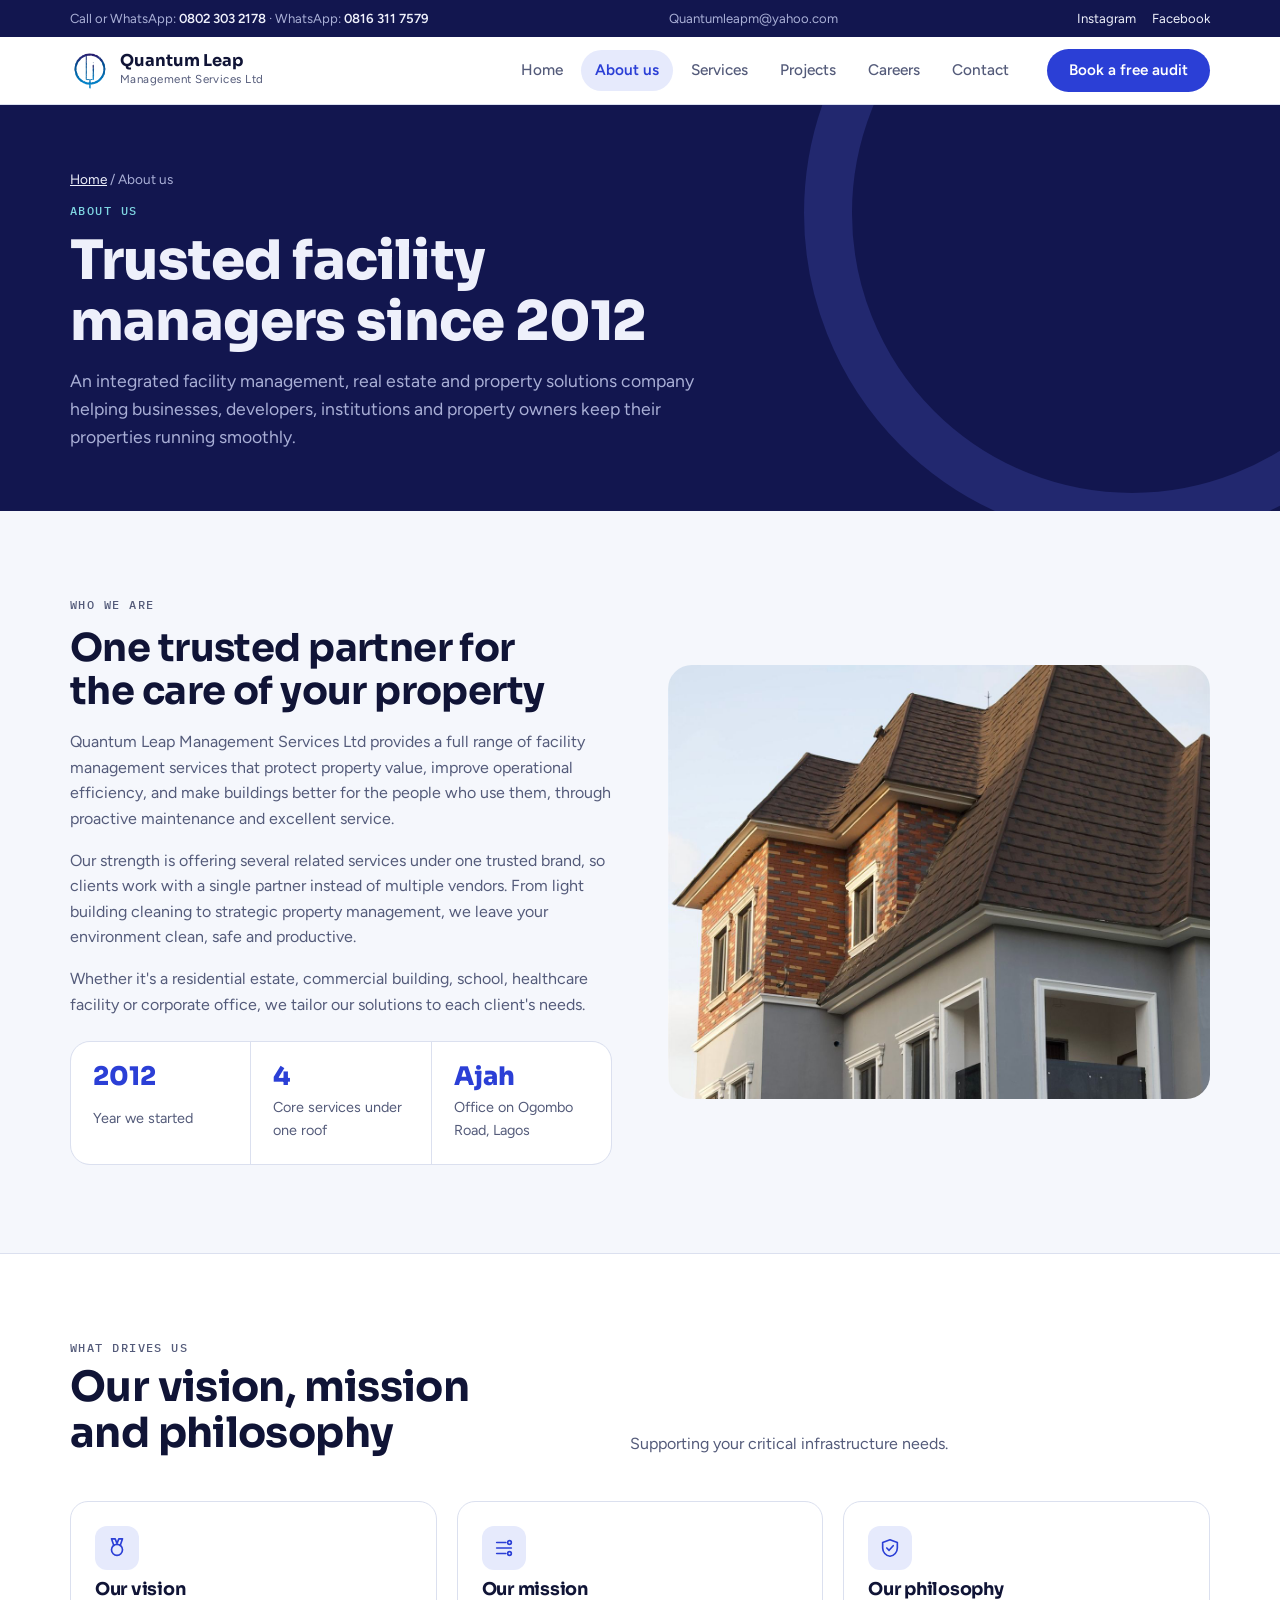
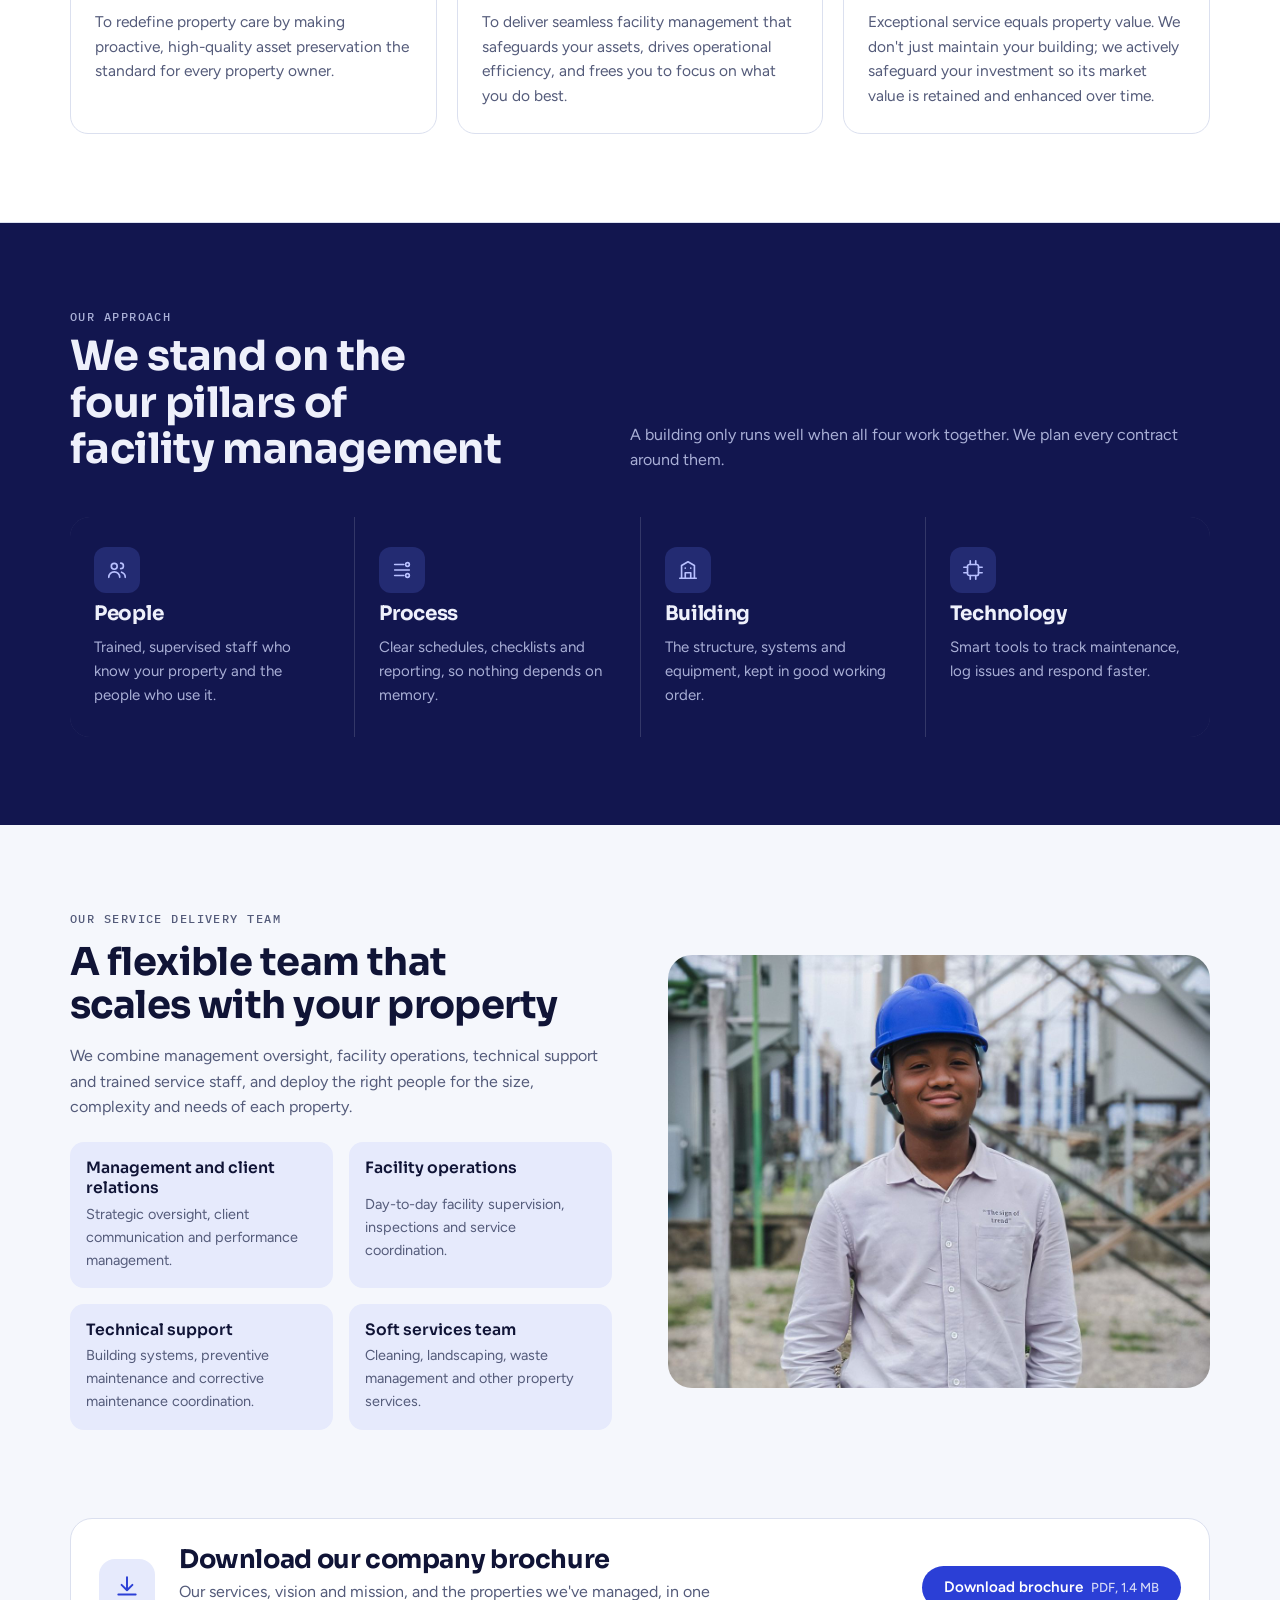
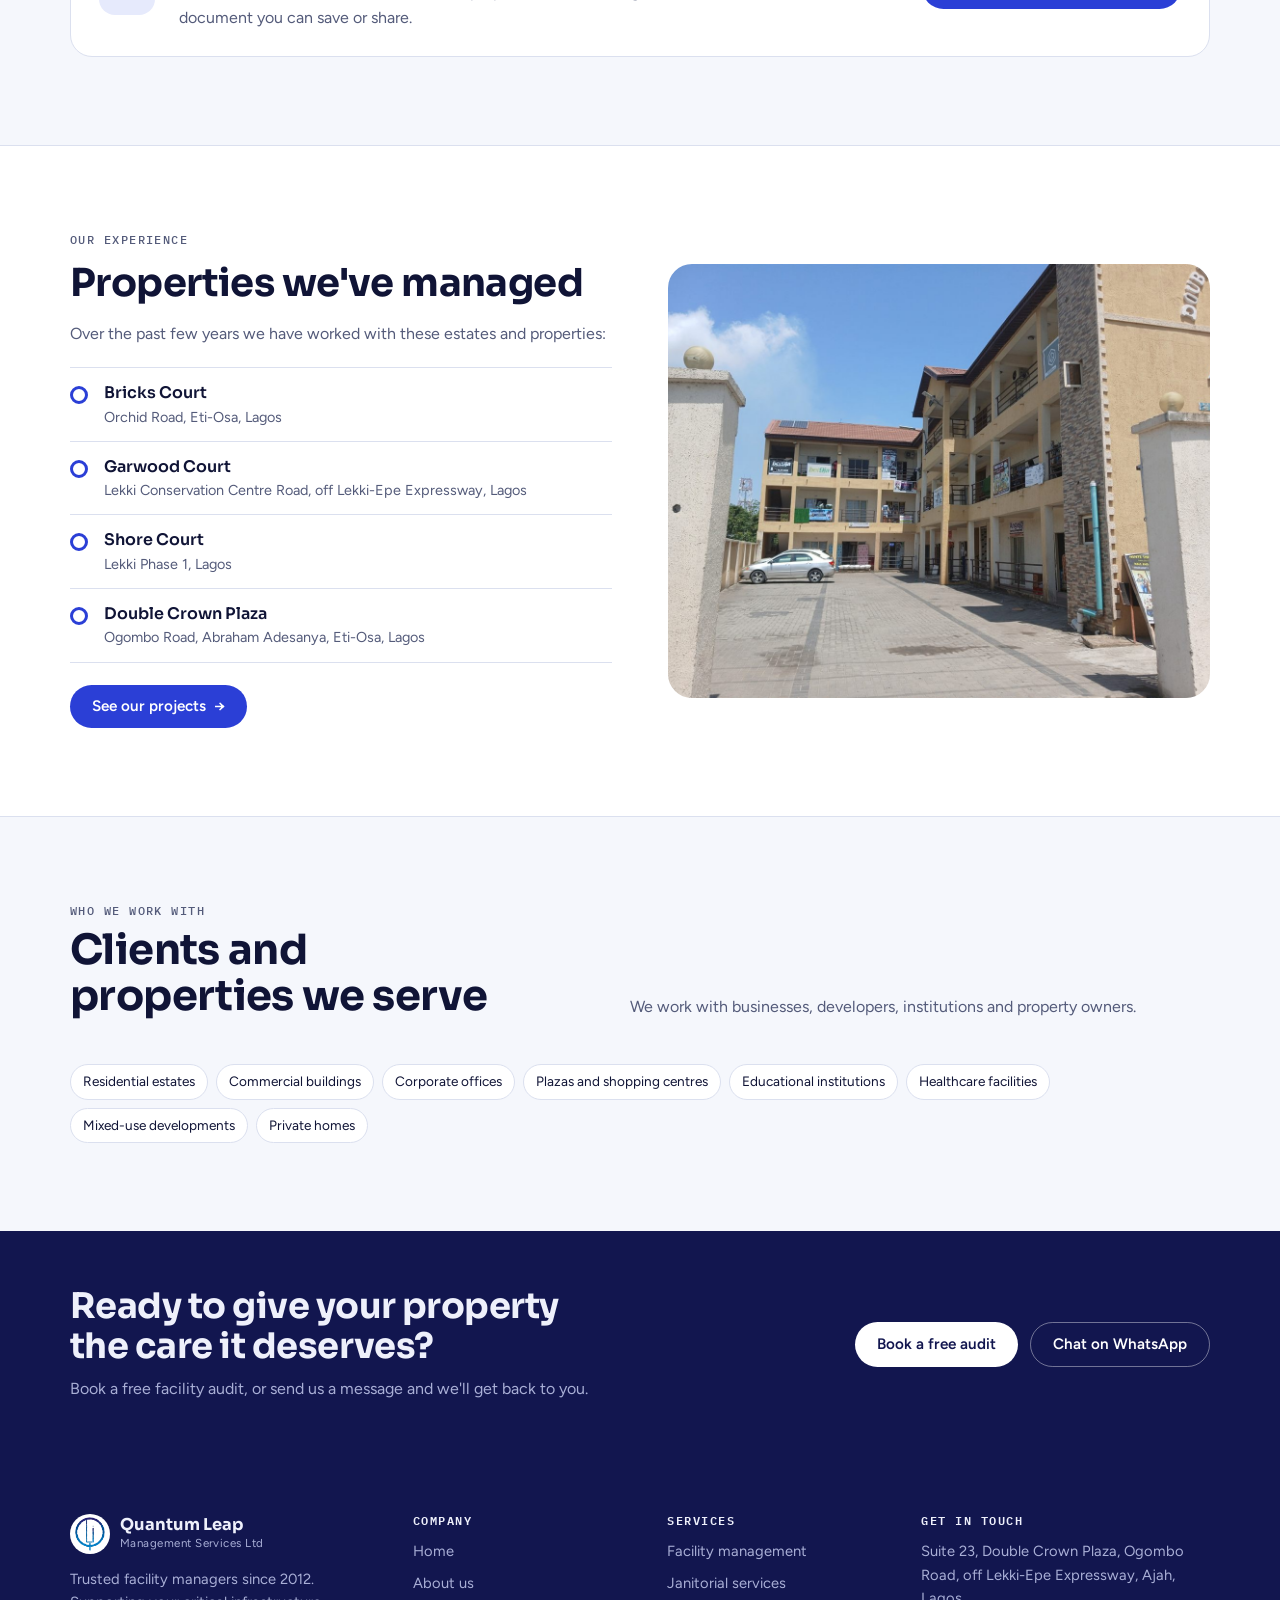
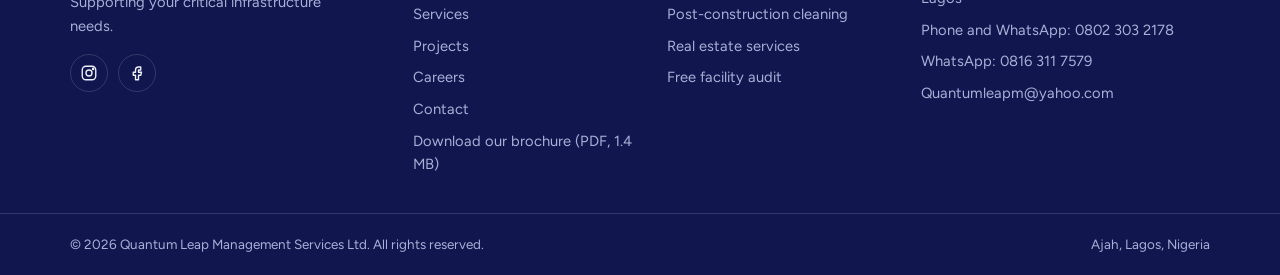
==== commit 308584f2: "New home banner photo and second WhatsApp number Use the engineer-with-walkie-talkie photo from the " ====
--- a/site/about.html
+++ b/site/about.html
@@ -4,7 +4,118 @@
 <meta charset="utf-8">
 <meta name="viewport" content="width=device-width, initial-scale=1, viewport-fit=cover">
 <title>About Us | Quantum Leap Management Services</title>
-<meta name="description" content="Quantum Leap Management Services Ltd: facility management, janitorial services, post-construction cleaning and real estate services in Lagos, Nigeria. Since 2012.">
+<meta name="description" content="Quantum Leap Management Services is an integrated facility management, real estate and property solutions company based in Ajah, Lagos. Our vision, mission, team and experience.">
+<link rel="canonical" href="https://quantum-leap-website.vercel.app/about">
+<meta name="theme-color" content="#12164f">
+<meta property="og:type" content="website">
+<meta property="og:site_name" content="Quantum Leap Management Services">
+<meta property="og:locale" content="en_NG">
+<meta property="og:title" content="About Us | Quantum Leap Management Services">
+<meta property="og:description" content="Quantum Leap Management Services is an integrated facility management, real estate and property solutions company based in Ajah, Lagos. Our vision, mission, team and experience.">
+<meta property="og:url" content="https://quantum-leap-website.vercel.app/about">
+<meta property="og:image" content="https://quantum-leap-website.vercel.app/img/og-image.jpg">
+<meta property="og:image:width" content="1200">
+<meta property="og:image:height" content="630">
+<meta property="og:image:alt" content="Quantum Leap Management Services: facility management and cleaning in Lagos">
+<meta name="twitter:card" content="summary_large_image">
+<meta name="twitter:title" content="About Us | Quantum Leap Management Services">
+<meta name="twitter:description" content="Quantum Leap Management Services is an integrated facility management, real estate and property solutions company based in Ajah, Lagos. Our vision, mission, team and experience.">
+<meta name="twitter:image" content="https://quantum-leap-website.vercel.app/img/og-image.jpg">
+<script type="application/ld+json">
+{
+ "@context": "https://schema.org",
+ "@graph": [
+  {
+   "@type": "ProfessionalService",
+   "@id": "https://quantum-leap-website.vercel.app/#business",
+   "name": "Quantum Leap Management Services Ltd",
+   "alternateName": "Quantum Leap Management Services",
+   "description": "Integrated facility management, real estate and property solutions company in Lagos, Nigeria.",
+   "slogan": "Supporting your critical infrastructure needs.",
+   "url": "https://quantum-leap-website.vercel.app/",
+   "logo": "https://quantum-leap-website.vercel.app/img/logo.png",
+   "image": [
+    "https://quantum-leap-website.vercel.app/img/og-image.jpg",
+    "https://quantum-leap-website.vercel.app/img/double-crown-plaza.jpg"
+   ],
+   "telephone": "+2348023032178",
+   "email": "Quantumleapm@yahoo.com",
+   "address": {
+    "@type": "PostalAddress",
+    "streetAddress": "Suite 23, Double Crown Plaza, Ogombo Road, off Lekki-Epe Expressway",
+    "addressLocality": "Ajah",
+    "addressRegion": "Lagos",
+    "addressCountry": "NG"
+   },
+   "areaServed": [
+    {
+     "@type": "City",
+     "name": "Lagos"
+    }
+   ],
+   "sameAs": [
+    "https://www.instagram.com/quantum.leap.management/",
+    "https://www.facebook.com/quantumleapmgtservices/"
+   ],
+   "hasOfferCatalog": {
+    "@type": "OfferCatalog",
+    "name": "Services",
+    "itemListElement": [
+     {
+      "@type": "Offer",
+      "itemOffered": {
+       "@type": "Service",
+       "name": "Facility management",
+       "url": "https://quantum-leap-website.vercel.app/facility-management"
+      }
+     },
+     {
+      "@type": "Offer",
+      "itemOffered": {
+       "@type": "Service",
+       "name": "Janitorial services",
+       "url": "https://quantum-leap-website.vercel.app/janitorial-services"
+      }
+     },
+     {
+      "@type": "Offer",
+      "itemOffered": {
+       "@type": "Service",
+       "name": "Post-construction cleaning",
+       "url": "https://quantum-leap-website.vercel.app/post-construction-cleaning"
+      }
+     },
+     {
+      "@type": "Offer",
+      "itemOffered": {
+       "@type": "Service",
+       "name": "Real estate services",
+       "url": "https://quantum-leap-website.vercel.app/real-estate-services"
+      }
+     }
+    ]
+   }
+  },
+  {
+   "@type": "BreadcrumbList",
+   "itemListElement": [
+    {
+     "@type": "ListItem",
+     "position": 1,
+     "name": "Home",
+     "item": "https://quantum-leap-website.vercel.app/"
+    },
+    {
+     "@type": "ListItem",
+     "position": 2,
+     "name": "About us",
+     "item": "https://quantum-leap-website.vercel.app/about"
+    }
+   ]
+  }
+ ]
+}
+</script>
 <link rel="preconnect" href="https://fonts.googleapis.com">
 <link rel="preconnect" href="https://fonts.gstatic.com" crossorigin>
 <link rel="stylesheet" href="https://fonts.googleapis.com/css2?family=Sora:wght@400;600;700;800&family=Figtree:ital,wght@0,400;0,500;0,600;1,500&family=IBM+Plex+Mono:wght@400;500&display=swap">
@@ -14,7 +125,7 @@
 </head>
 <body>
 <div class="strip"><div class="wrap">
-  <span>Call or WhatsApp: <b>0802 303 2178</b></span>
+  <span>Call or WhatsApp: <b>0802 303 2178</b><span class="hide-sm"> · WhatsApp: <b>0816 311 7579</b></span></span>
   <span class="hide-sm">Quantumleapm@yahoo.com</span>
   <span class="socials-mini"><a href="https://www.instagram.com/quantum.leap.management/" target="_blank" rel="noopener">Instagram</a><a href="https://www.facebook.com/quantumleapmgtservices/" target="_blank" rel="noopener">Facebook</a></span>
 </div></div>
@@ -128,7 +239,7 @@
     </div>
     <div><h3>Company</h3><ul><li><a href="index.html">Home</a></li><li><a href="about.html">About us</a></li><li><a href="services.html">Services</a></li><li><a href="projects.html">Projects</a></li><li><a href="careers.html">Careers</a></li><li><a href="contact.html">Contact</a></li><li><a href="downloads/Quantum-Leap-Brochure-2026.pdf" download>Download our brochure (PDF, 1.4 MB)</a></li></ul></div>
     <div><h3>Services</h3><ul><li><a href="facility-management.html">Facility management</a></li><li><a href="janitorial-services.html">Janitorial services</a></li><li><a href="post-construction-cleaning.html">Post-construction cleaning</a></li><li><a href="real-estate-services.html">Real estate services</a></li><li><a href="services.html#audit">Free facility audit</a></li></ul></div>
-    <div><h3>Get in touch</h3><ul><li>Suite 23, Double Crown Plaza, Ogombo Road, off Lekki-Epe Expressway, Ajah, Lagos</li><li>Phone and WhatsApp: 0802 303 2178</li><li>Quantumleapm@yahoo.com</li></ul></div>
+    <div><h3>Get in touch</h3><ul><li>Suite 23, Double Crown Plaza, Ogombo Road, off Lekki-Epe Expressway, Ajah, Lagos</li><li>Phone and WhatsApp: 0802 303 2178</li><li>WhatsApp: 0816 311 7579</li><li>Quantumleapm@yahoo.com</li></ul></div>
   </div>
   <div class="bottom"><div class="wrap"><span>© <span id="year">2026</span> Quantum Leap Management Services Ltd. All rights reserved.</span><span>Ajah, Lagos, Nigeria</span></div></div>
 </footer>
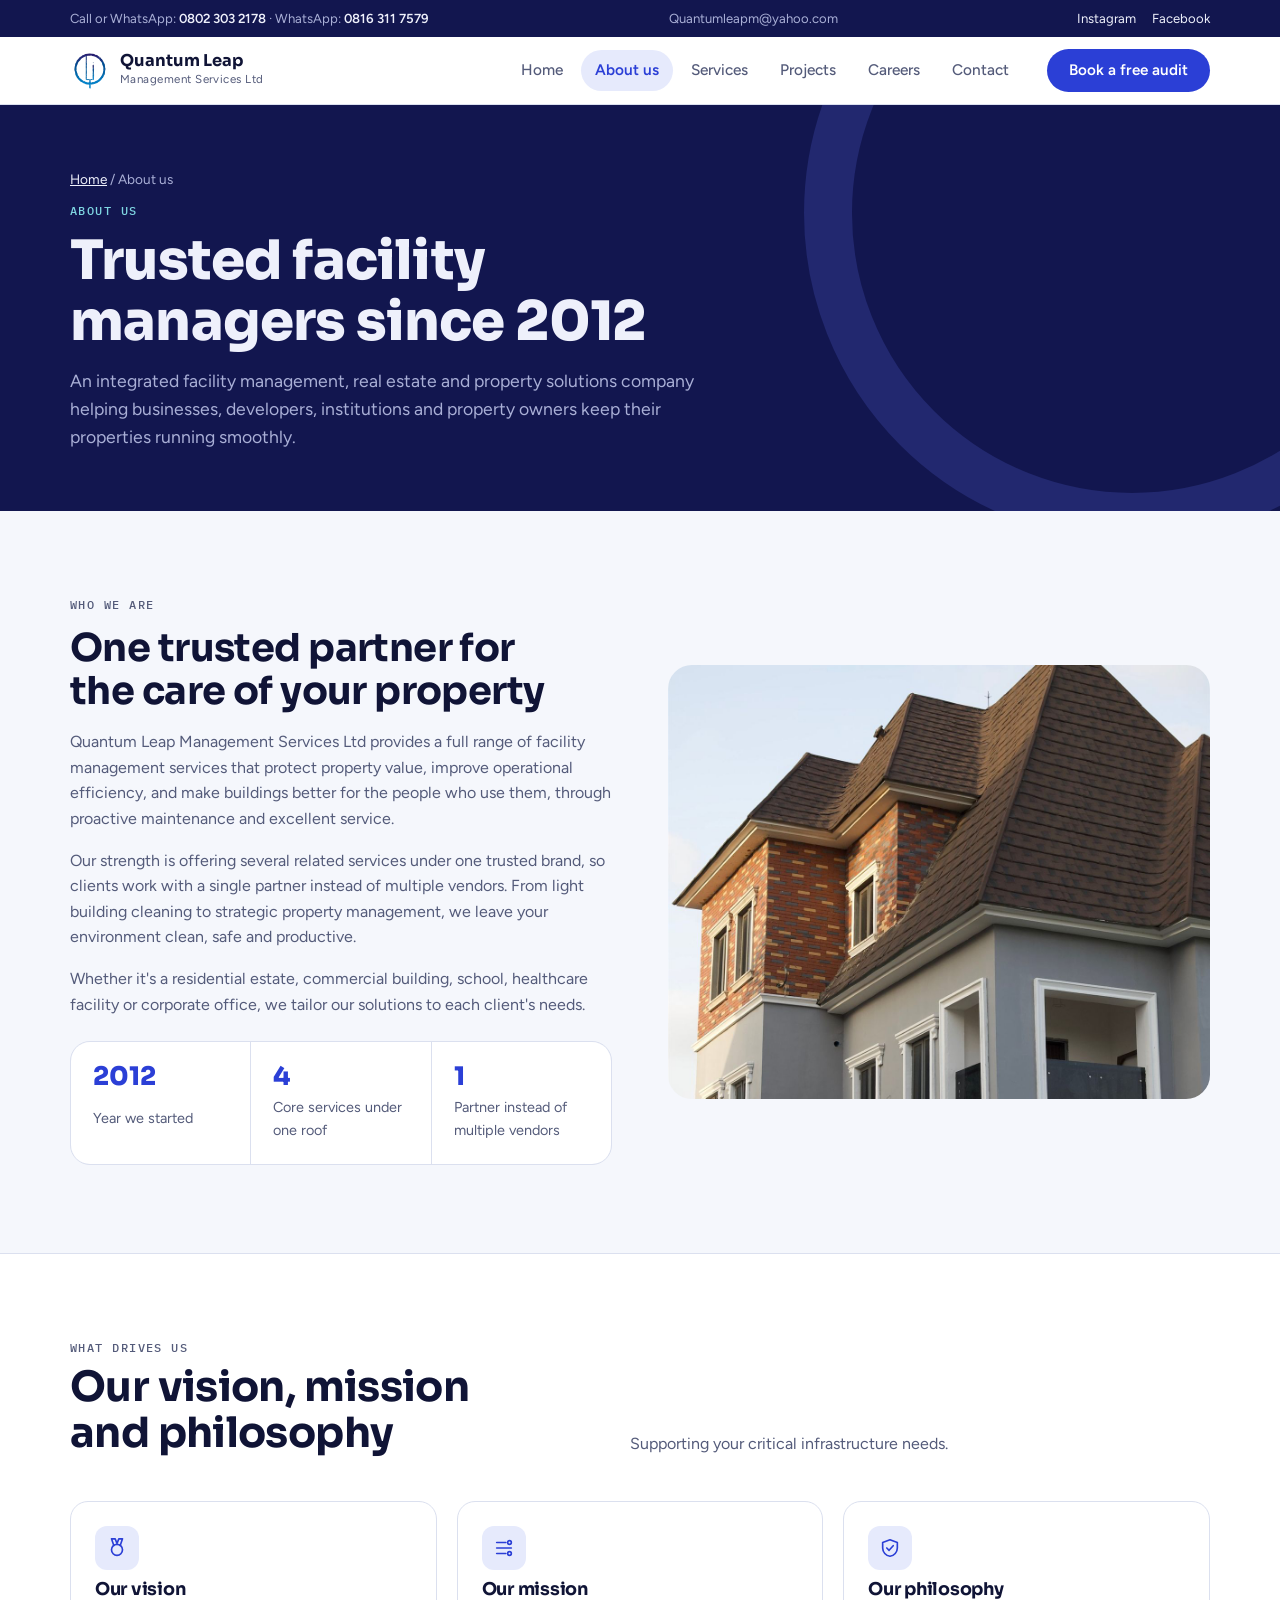
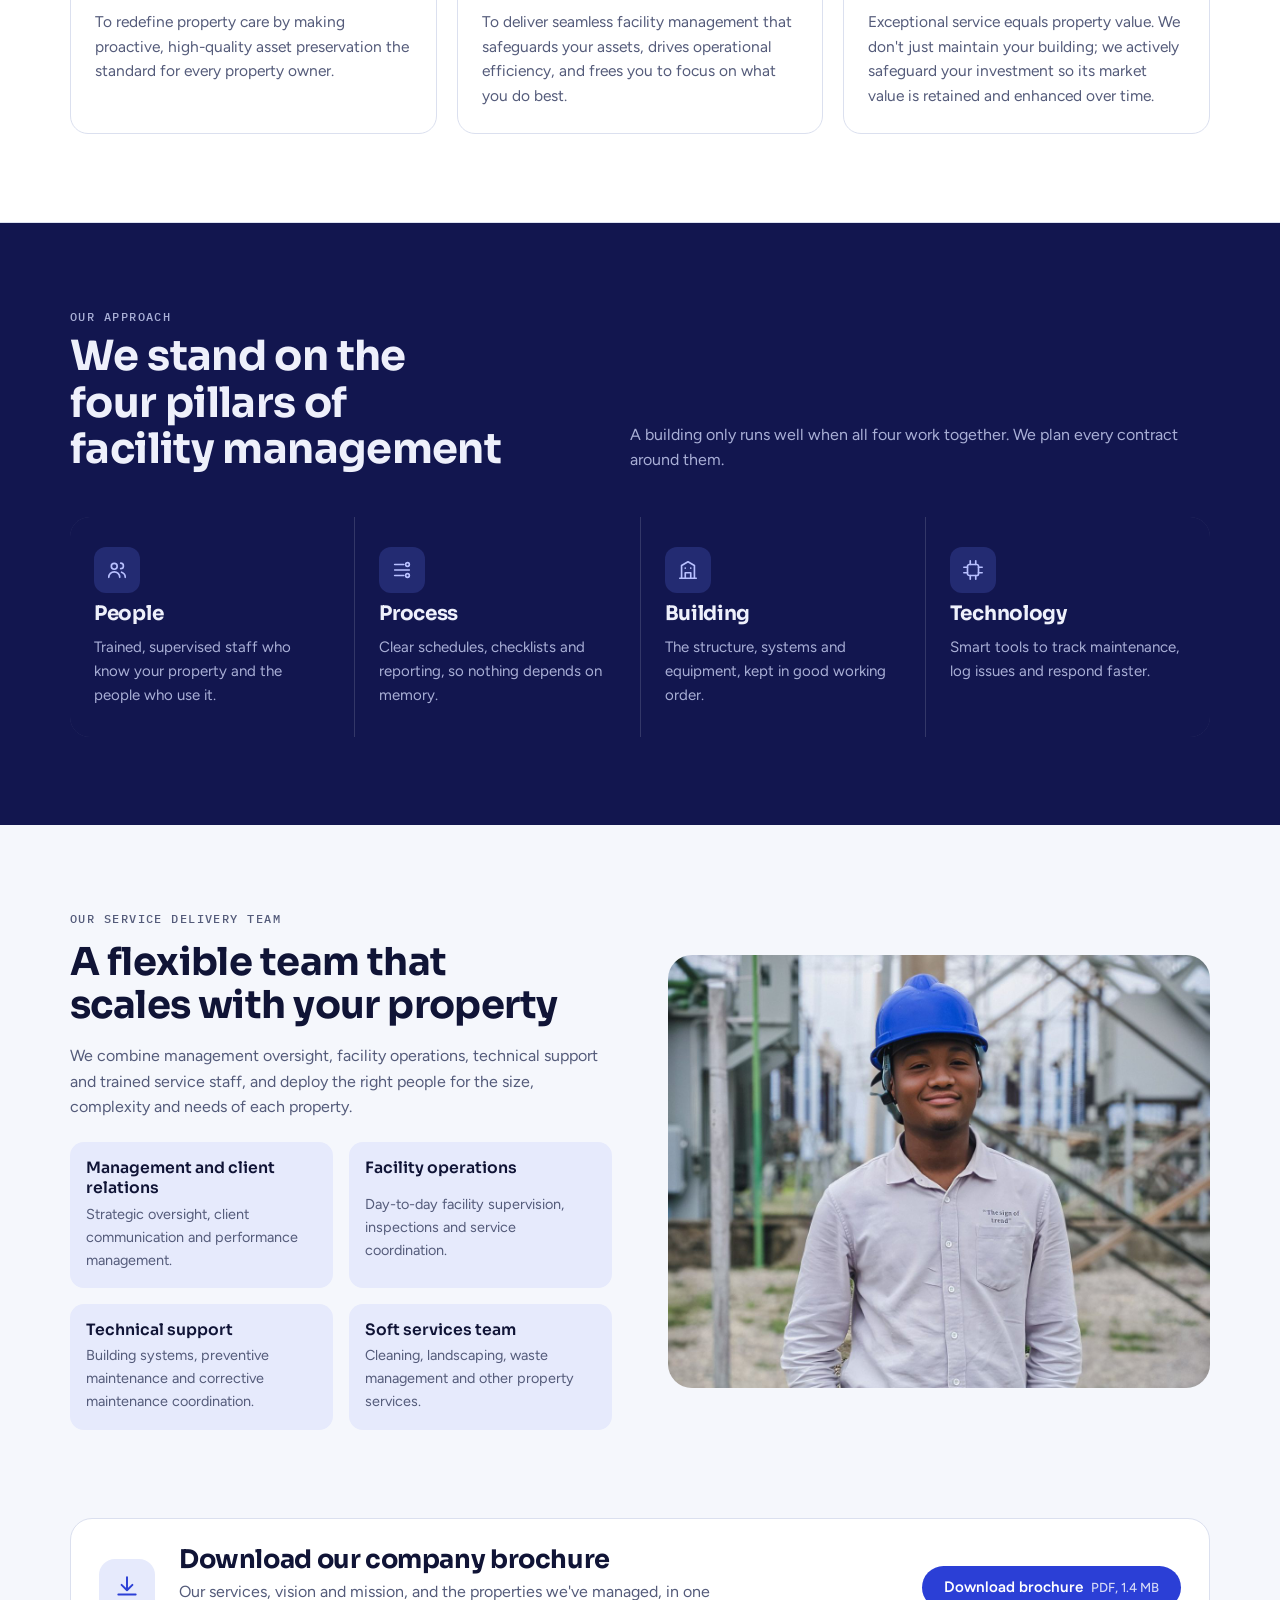
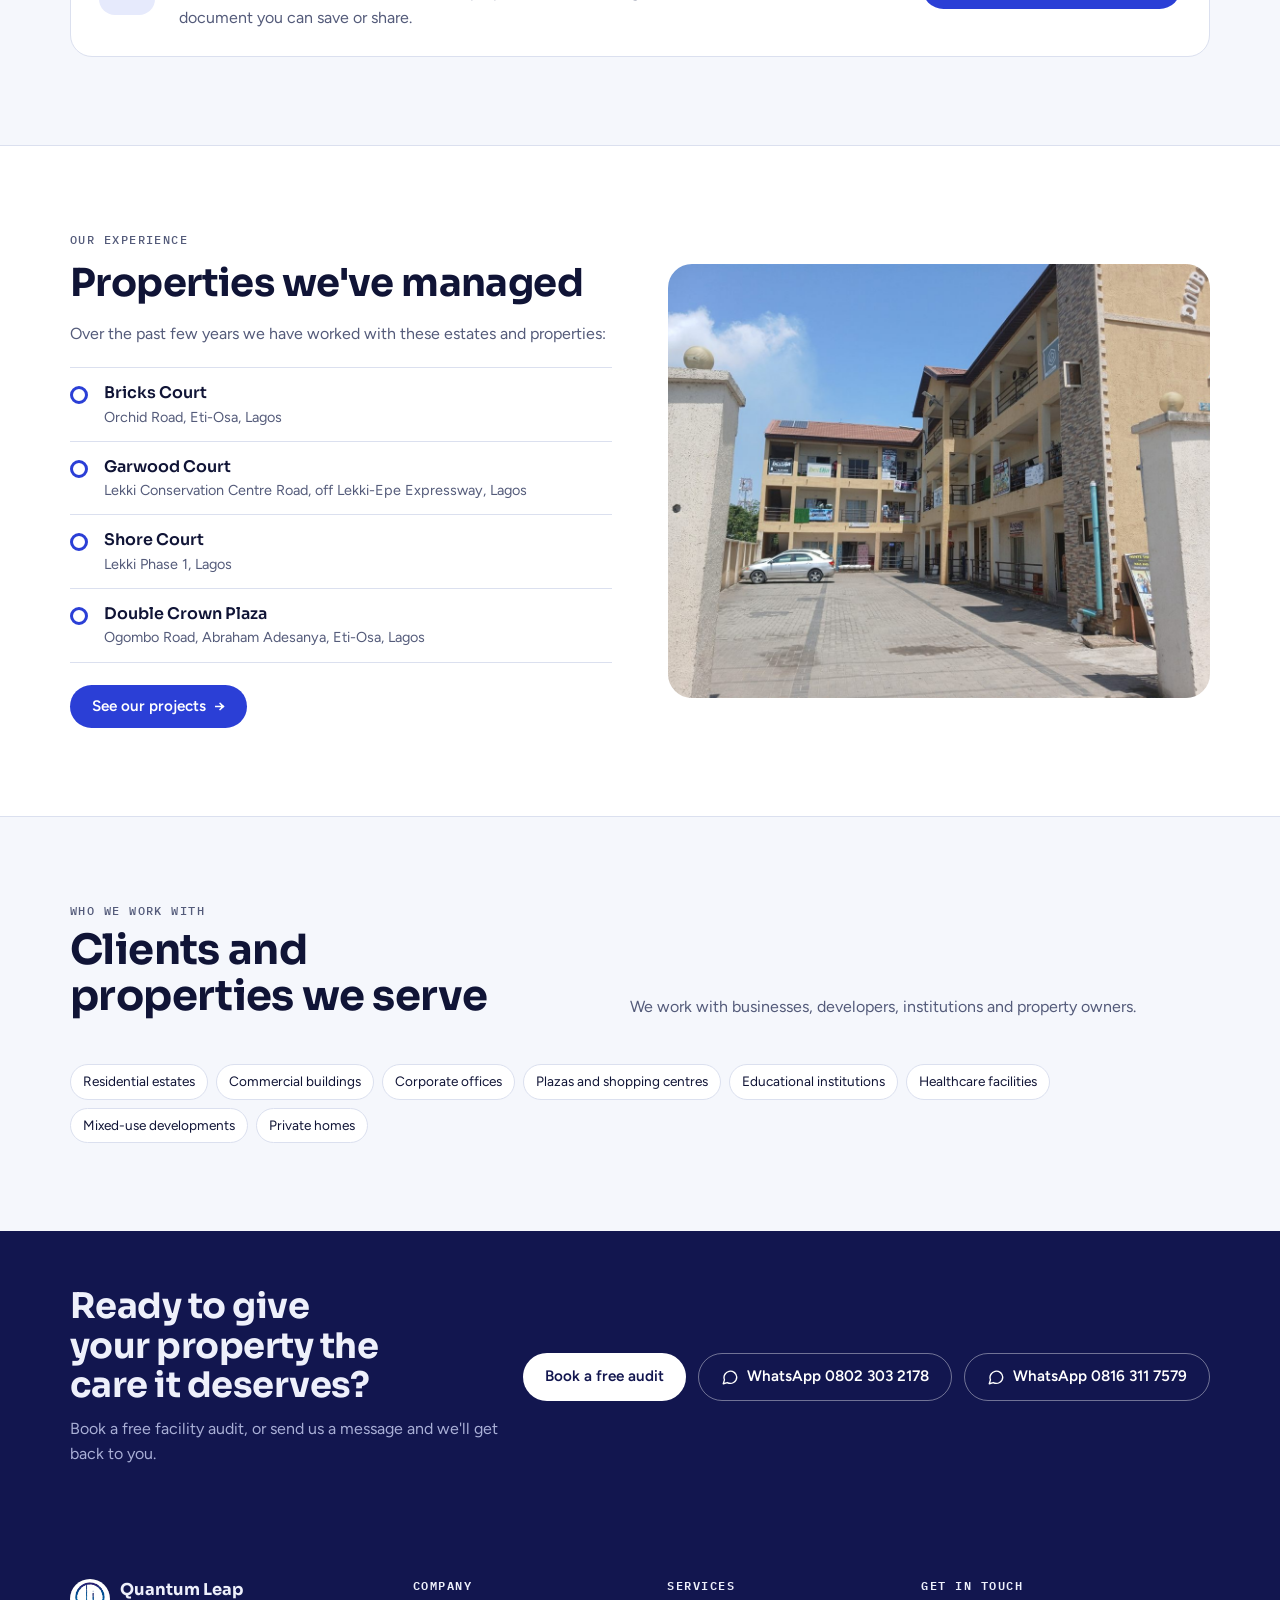
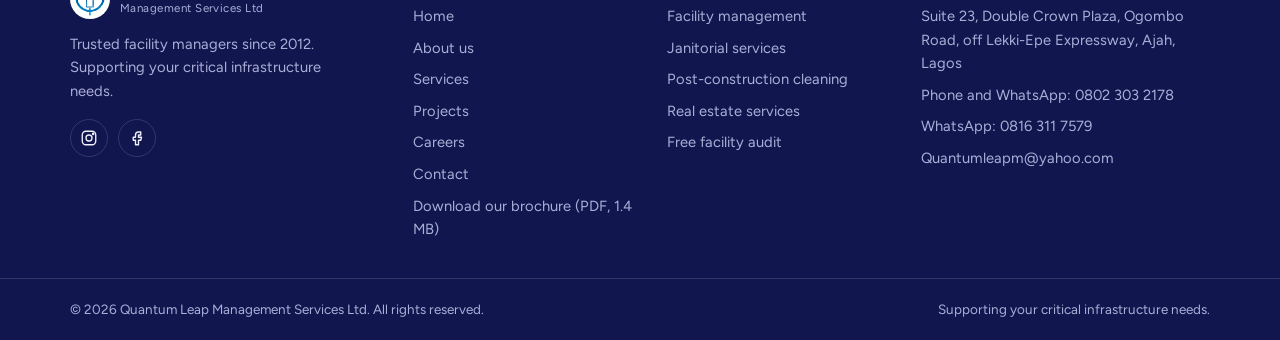
==== commit feb160d1: "Use both WhatsApp numbers and drop Lagos-only marketing wording - "Chat on WhatsApp" buttons become " ====
--- a/site/about.html
+++ b/site/about.html
@@ -4,22 +4,22 @@
 <meta charset="utf-8">
 <meta name="viewport" content="width=device-width, initial-scale=1, viewport-fit=cover">
 <title>About Us | Quantum Leap Management Services</title>
-<meta name="description" content="Quantum Leap Management Services is an integrated facility management, real estate and property solutions company based in Ajah, Lagos. Our vision, mission, team and experience.">
+<meta name="description" content="Quantum Leap Management Services is an integrated facility management, real estate and property solutions company. Our vision, mission, team and experience.">
 <link rel="canonical" href="https://quantum-leap-website.vercel.app/about">
 <meta name="theme-color" content="#12164f">
 <meta property="og:type" content="website">
 <meta property="og:site_name" content="Quantum Leap Management Services">
 <meta property="og:locale" content="en_NG">
 <meta property="og:title" content="About Us | Quantum Leap Management Services">
-<meta property="og:description" content="Quantum Leap Management Services is an integrated facility management, real estate and property solutions company based in Ajah, Lagos. Our vision, mission, team and experience.">
+<meta property="og:description" content="Quantum Leap Management Services is an integrated facility management, real estate and property solutions company. Our vision, mission, team and experience.">
 <meta property="og:url" content="https://quantum-leap-website.vercel.app/about">
 <meta property="og:image" content="https://quantum-leap-website.vercel.app/img/og-image.jpg">
 <meta property="og:image:width" content="1200">
 <meta property="og:image:height" content="630">
-<meta property="og:image:alt" content="Quantum Leap Management Services: facility management and cleaning in Lagos">
+<meta property="og:image:alt" content="Quantum Leap Management Services: facility management and cleaning services">
 <meta name="twitter:card" content="summary_large_image">
 <meta name="twitter:title" content="About Us | Quantum Leap Management Services">
-<meta name="twitter:description" content="Quantum Leap Management Services is an integrated facility management, real estate and property solutions company based in Ajah, Lagos. Our vision, mission, team and experience.">
+<meta name="twitter:description" content="Quantum Leap Management Services is an integrated facility management, real estate and property solutions company. Our vision, mission, team and experience.">
 <meta name="twitter:image" content="https://quantum-leap-website.vercel.app/img/og-image.jpg">
 <script type="application/ld+json">
 {
@@ -30,7 +30,7 @@
    "@id": "https://quantum-leap-website.vercel.app/#business",
    "name": "Quantum Leap Management Services Ltd",
    "alternateName": "Quantum Leap Management Services",
-   "description": "Integrated facility management, real estate and property solutions company in Lagos, Nigeria.",
+   "description": "Integrated facility management, real estate and property solutions company.",
    "slogan": "Supporting your critical infrastructure needs.",
    "url": "https://quantum-leap-website.vercel.app/",
    "logo": "https://quantum-leap-website.vercel.app/img/logo.png",
@@ -47,12 +47,6 @@
     "addressRegion": "Lagos",
     "addressCountry": "NG"
    },
-   "areaServed": [
-    {
-     "@type": "City",
-     "name": "Lagos"
-    }
-   ],
    "sameAs": [
     "https://www.instagram.com/quantum.leap.management/",
     "https://www.facebook.com/quantumleapmgtservices/"
@@ -153,7 +147,7 @@
     <div class="facts">
       <div class="fact"><b>2012</b><span>Year we started</span></div>
       <div class="fact"><b>4</b><span>Core services under one roof</span></div>
-      <div class="fact"><b>Ajah</b><span>Office on Ogombo Road, Lagos</span></div>
+      <div class="fact"><b>1</b><span>Partner instead of multiple vendors</span></div>
     </div>
   </div>
   <div class="media"><img src="img/about-house.jpg" alt="Newly built house in Abuja" loading="lazy"></div>
@@ -185,7 +179,7 @@
 </div></section>
 
 <section class="block"><div class="wrap split flip">
-  <div class="media"><img src="img/engineer.jpg" alt="Engineer in a hard hat at an electrical substation in Nigeria" loading="lazy"></div>
+  <div class="media"><img src="img/engineer.jpg" alt="Engineer in a hard hat at an electrical substation" loading="lazy"></div>
   <div class="copy">
     <p class="eyebrow">Our service delivery team</p>
     <h2>A flexible team that scales with your property</h2>
@@ -228,7 +222,7 @@
 </main>
 <section class="cta-band"><div class="wrap">
   <div><h2>Ready to give your property the care it deserves?</h2><p>Book a free facility audit, or send us a message and we'll get back to you.</p></div>
-  <div class="ctas"><a class="btn btn-light" href="contact.html#audit">Book a free audit</a><a class="btn btn-outline-light" href="https://wa.me/2348023032178" target="_blank" rel="noopener">Chat on WhatsApp</a></div>
+  <div class="ctas"><a class="btn btn-light" href="contact.html#audit">Book a free audit</a><a class="btn btn-outline-light" href="https://wa.me/2348023032178" target="_blank" rel="noopener" aria-label="Chat on WhatsApp: 0802 303 2178"><svg width="18" height="18" viewBox="0 0 24 24" fill="none" stroke="currentColor" stroke-width="1.8" stroke-linecap="round" stroke-linejoin="round" aria-hidden="true"><path d="M21 12a8.5 8.5 0 0 1-12.6 7.4L3 21l1.6-5.2A8.5 8.5 0 1 1 21 12z"/></svg>WhatsApp 0802 303 2178</a><a class="btn btn-outline-light" href="https://wa.me/2348163117579" target="_blank" rel="noopener" aria-label="Chat on WhatsApp: 0816 311 7579"><svg width="18" height="18" viewBox="0 0 24 24" fill="none" stroke="currentColor" stroke-width="1.8" stroke-linecap="round" stroke-linejoin="round" aria-hidden="true"><path d="M21 12a8.5 8.5 0 0 1-12.6 7.4L3 21l1.6-5.2A8.5 8.5 0 1 1 21 12z"/></svg>WhatsApp 0816 311 7579</a></div>
 </div></section>
 <footer class="site">
   <div class="wrap cols">
@@ -241,7 +235,7 @@
     <div><h3>Services</h3><ul><li><a href="facility-management.html">Facility management</a></li><li><a href="janitorial-services.html">Janitorial services</a></li><li><a href="post-construction-cleaning.html">Post-construction cleaning</a></li><li><a href="real-estate-services.html">Real estate services</a></li><li><a href="services.html#audit">Free facility audit</a></li></ul></div>
     <div><h3>Get in touch</h3><ul><li>Suite 23, Double Crown Plaza, Ogombo Road, off Lekki-Epe Expressway, Ajah, Lagos</li><li>Phone and WhatsApp: 0802 303 2178</li><li>WhatsApp: 0816 311 7579</li><li>Quantumleapm@yahoo.com</li></ul></div>
   </div>
-  <div class="bottom"><div class="wrap"><span>© <span id="year">2026</span> Quantum Leap Management Services Ltd. All rights reserved.</span><span>Ajah, Lagos, Nigeria</span></div></div>
+  <div class="bottom"><div class="wrap"><span>© <span id="year">2026</span> Quantum Leap Management Services Ltd. All rights reserved.</span><span>Supporting your critical infrastructure needs.</span></div></div>
 </footer>
 <script src="site.js"></script>
 </body>
--- a/site/styles.css
+++ b/site/styles.css
@@ -119,7 +119,7 @@
 .hero .lede { margin-top: 16px; max-width: 34rem; font-size: 1.08rem; color: var(--muted); }
 .ctas { display: flex; flex-wrap: wrap; gap: 12px; margin-top: 28px; }
 .hero-media { position: relative; min-width: 0; }
-.hero-media .main-img { width: 100%; aspect-ratio: 4 / 4.2; object-fit: cover; border-radius: 28px; box-shadow: var(--shadow); }
+.hero-media .main-img { width: 100%; height: auto; aspect-ratio: 4 / 4.2; object-fit: cover; border-radius: 28px; box-shadow: var(--shadow); }
 .hero-media .badge { position: absolute; left: -22px; bottom: 28px; background: var(--surface); border: 1px solid var(--line); border-radius: 18px; padding: 16px 18px; box-shadow: var(--shadow); display: grid; gap: 4px; max-width: 250px; }
 .hero-media .badge b { font: 700 1rem/1.2 var(--display); }
 .hero-media .badge span { font-size: .86rem; color: var(--muted); }
@@ -383,3 +383,6 @@
 .btn-note { font-weight: 500; opacity: .8; font-size: .82rem; }
 @media (max-width: 760px) { .brochure-band { grid-template-columns: 1fr; } }
 .c-card dd.note { grid-column: 2; font-weight: 400; font-size: .85rem; color: var(--muted); }
+
+/* WhatsApp buttons (one per number) */
+.ctas .btn svg { flex: none; }
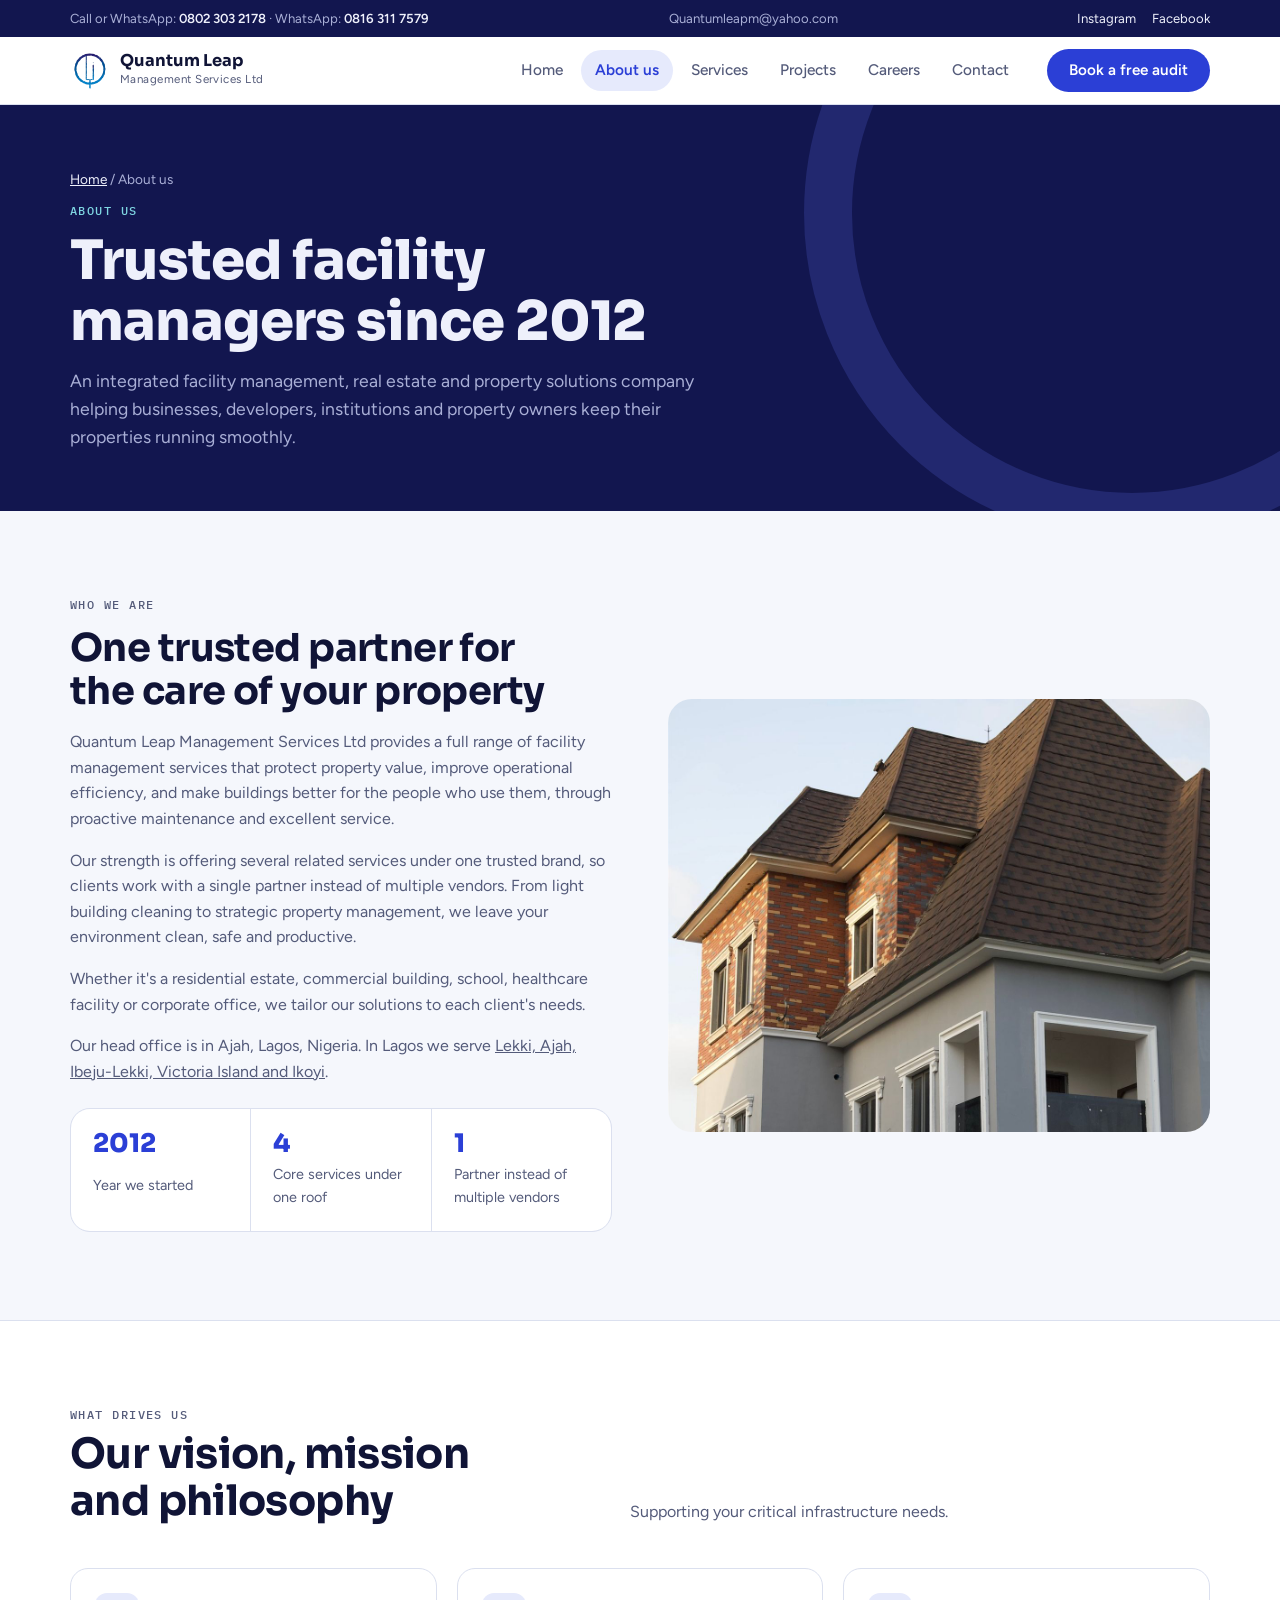
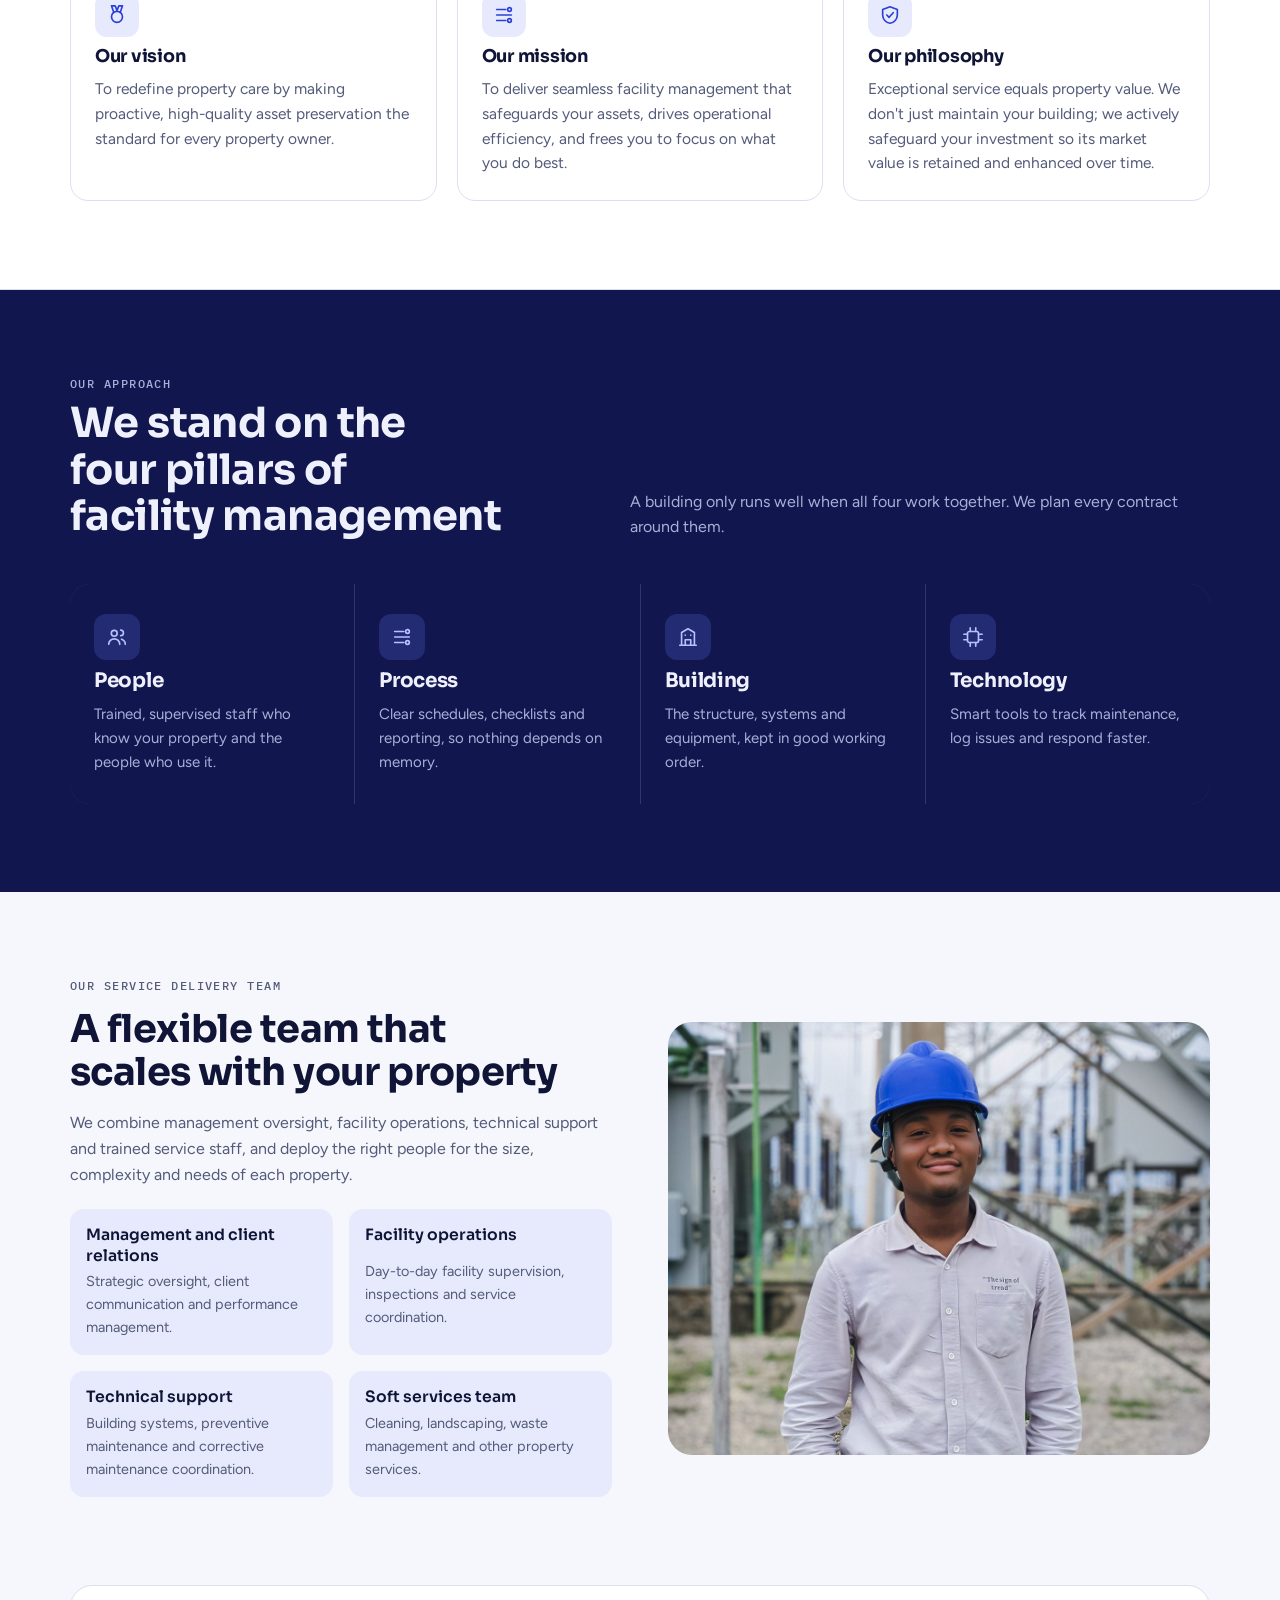
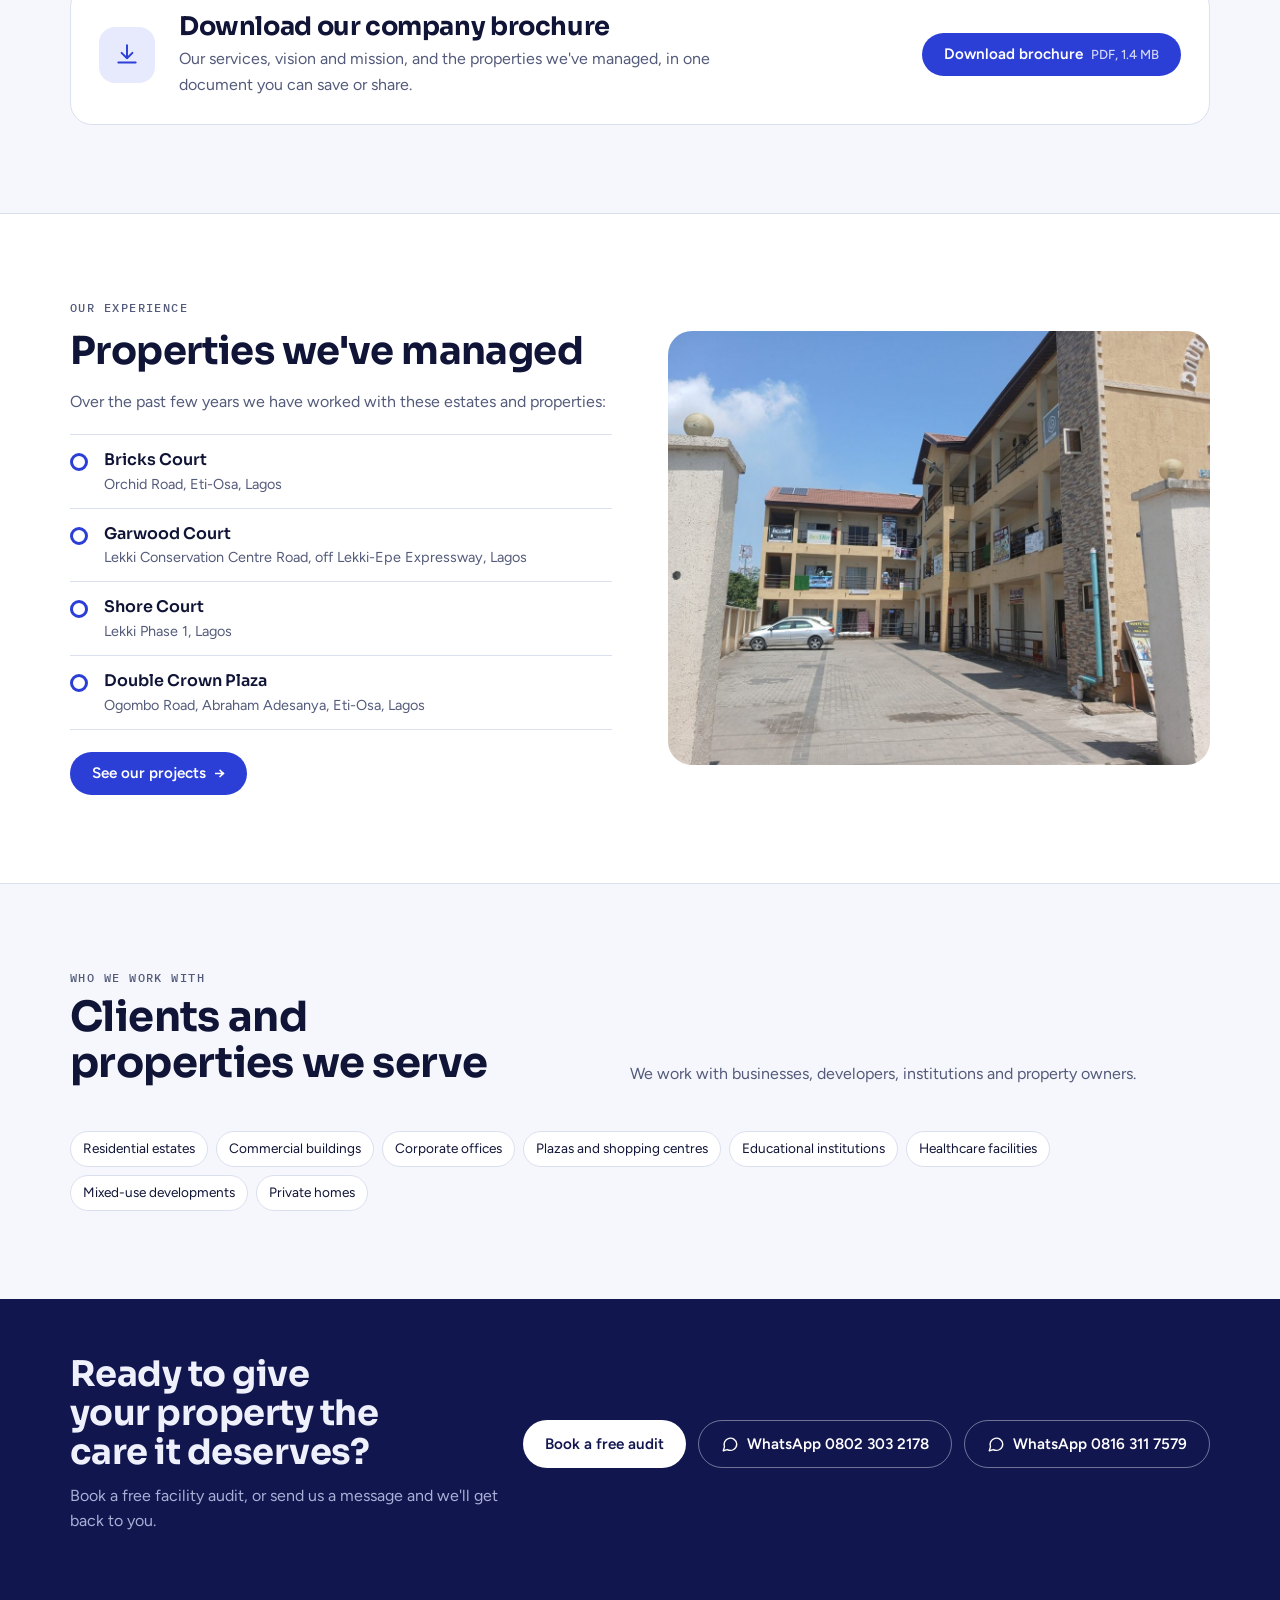
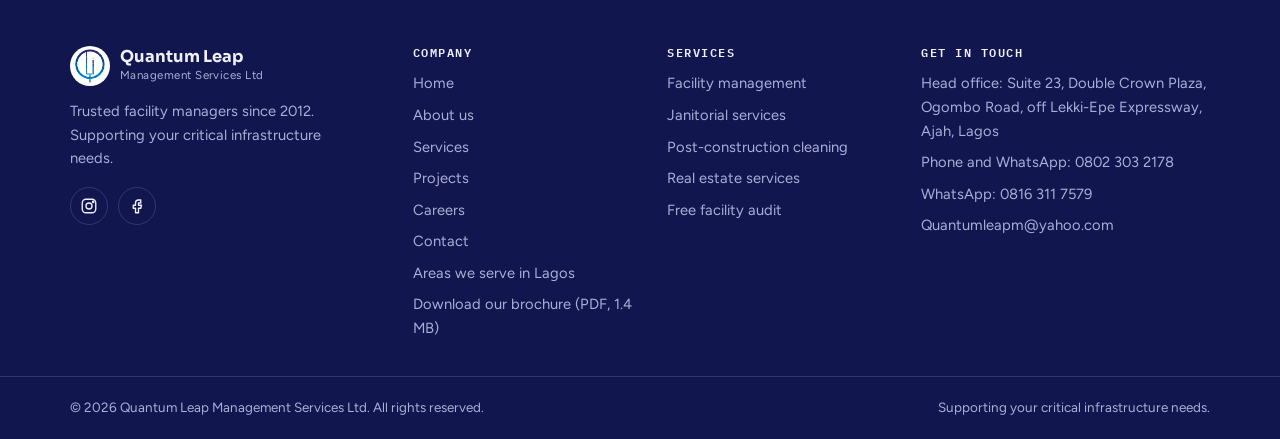
==== commit 98312a2f: "Add a Lagos location page and head-office details New /lagos page: areas served (Lekki, Ajah, Ibeju-" ====
--- a/site/about.html
+++ b/site/about.html
@@ -47,6 +47,37 @@
     "addressRegion": "Lagos",
     "addressCountry": "NG"
    },
+   "areaServed": [
+    {
+     "@type": "City",
+     "name": "Lagos",
+     "address": {
+      "@type": "PostalAddress",
+      "addressRegion": "Lagos",
+      "addressCountry": "NG"
+     }
+    },
+    {
+     "@type": "Place",
+     "name": "Lekki, Lagos"
+    },
+    {
+     "@type": "Place",
+     "name": "Ajah, Lagos"
+    },
+    {
+     "@type": "Place",
+     "name": "Ibeju-Lekki, Lagos"
+    },
+    {
+     "@type": "Place",
+     "name": "Victoria Island, Lagos"
+    },
+    {
+     "@type": "Place",
+     "name": "Ikoyi, Lagos"
+    }
+   ],
    "sameAs": [
     "https://www.instagram.com/quantum.leap.management/",
     "https://www.facebook.com/quantumleapmgtservices/"
@@ -144,6 +175,7 @@
     <p>Quantum Leap Management Services Ltd provides a full range of facility management services that protect property value, improve operational efficiency, and make buildings better for the people who use them, through proactive maintenance and excellent service.</p>
     <p>Our strength is offering several related services under one trusted brand, so clients work with a single partner instead of multiple vendors. From light building cleaning to strategic property management, we leave your environment clean, safe and productive.</p>
     <p>Whether it's a residential estate, commercial building, school, healthcare facility or corporate office, we tailor our solutions to each client's needs.</p>
+    <p>Our head office is in Ajah, Lagos, Nigeria. In Lagos we serve <a href="lagos.html">Lekki, Ajah, Ibeju-Lekki, Victoria Island and Ikoyi</a>.</p>
     <div class="facts">
       <div class="fact"><b>2012</b><span>Year we started</span></div>
       <div class="fact"><b>4</b><span>Core services under one roof</span></div>
@@ -231,9 +263,9 @@
       <p>Trusted facility managers since 2012. Supporting your critical infrastructure needs.</p>
       <div class="social"><a href="https://www.instagram.com/quantum.leap.management/" target="_blank" rel="noopener" aria-label="Instagram"><svg width="18" height="18" viewBox="0 0 24 24" fill="none" stroke="currentColor" stroke-width="1.8" stroke-linecap="round" stroke-linejoin="round" aria-hidden="true"><rect x="3" y="3" width="18" height="18" rx="5"/><circle cx="12" cy="12" r="4"/><circle cx="17.5" cy="6.5" r=".8" fill="currentColor"/></svg></a><a href="https://www.facebook.com/quantumleapmgtservices/" target="_blank" rel="noopener" aria-label="Facebook"><svg width="18" height="18" viewBox="0 0 24 24" fill="none" stroke="currentColor" stroke-width="1.8" stroke-linecap="round" stroke-linejoin="round" aria-hidden="true"><path d="M14 8h3V4h-3a4 4 0 0 0-4 4v3H7v4h3v6h4v-6h3l1-4h-4V8z"/></svg></a></div>
     </div>
-    <div><h3>Company</h3><ul><li><a href="index.html">Home</a></li><li><a href="about.html">About us</a></li><li><a href="services.html">Services</a></li><li><a href="projects.html">Projects</a></li><li><a href="careers.html">Careers</a></li><li><a href="contact.html">Contact</a></li><li><a href="downloads/Quantum-Leap-Brochure-2026.pdf" download>Download our brochure (PDF, 1.4 MB)</a></li></ul></div>
+    <div><h3>Company</h3><ul><li><a href="index.html">Home</a></li><li><a href="about.html">About us</a></li><li><a href="services.html">Services</a></li><li><a href="projects.html">Projects</a></li><li><a href="careers.html">Careers</a></li><li><a href="contact.html">Contact</a></li><li><a href="lagos.html">Areas we serve in Lagos</a></li><li><a href="downloads/Quantum-Leap-Brochure-2026.pdf" download>Download our brochure (PDF, 1.4 MB)</a></li></ul></div>
     <div><h3>Services</h3><ul><li><a href="facility-management.html">Facility management</a></li><li><a href="janitorial-services.html">Janitorial services</a></li><li><a href="post-construction-cleaning.html">Post-construction cleaning</a></li><li><a href="real-estate-services.html">Real estate services</a></li><li><a href="services.html#audit">Free facility audit</a></li></ul></div>
-    <div><h3>Get in touch</h3><ul><li>Suite 23, Double Crown Plaza, Ogombo Road, off Lekki-Epe Expressway, Ajah, Lagos</li><li>Phone and WhatsApp: 0802 303 2178</li><li>WhatsApp: 0816 311 7579</li><li>Quantumleapm@yahoo.com</li></ul></div>
+    <div><h3>Get in touch</h3><ul><li>Head office: Suite 23, Double Crown Plaza, Ogombo Road, off Lekki-Epe Expressway, Ajah, Lagos</li><li>Phone and WhatsApp: 0802 303 2178</li><li>WhatsApp: 0816 311 7579</li><li>Quantumleapm@yahoo.com</li></ul></div>
   </div>
   <div class="bottom"><div class="wrap"><span>© <span id="year">2026</span> Quantum Leap Management Services Ltd. All rights reserved.</span><span>Supporting your critical infrastructure needs.</span></div></div>
 </footer>
--- a/site/styles.css
+++ b/site/styles.css
@@ -386,3 +386,14 @@
 
 /* WhatsApp buttons (one per number) */
 .ctas .btn svg { flex: none; }
+
+/* Location page: areas served */
+.areas { display: grid; grid-template-columns: repeat(5, 1fr); gap: 14px; }
+@media (max-width: 960px) { .areas { grid-template-columns: repeat(3, 1fr); } }
+@media (max-width: 560px) { .areas { grid-template-columns: 1fr 1fr; } }
+.area { display: flex; gap: 12px; align-items: center; padding: 18px; background: var(--surface); border: 1px solid var(--line); border-radius: 16px; text-decoration: none; transition: border-color .15s, transform .15s; min-width: 0; }
+.area:hover { border-color: var(--royal); transform: translateY(-2px); }
+.area svg { flex: none; color: var(--royal); }
+.area b { display: block; font: 600 1.02rem/1.25 var(--display); }
+.area small { display: block; color: var(--muted); font-size: .82rem; }
+.team-units a { color: var(--royal); }
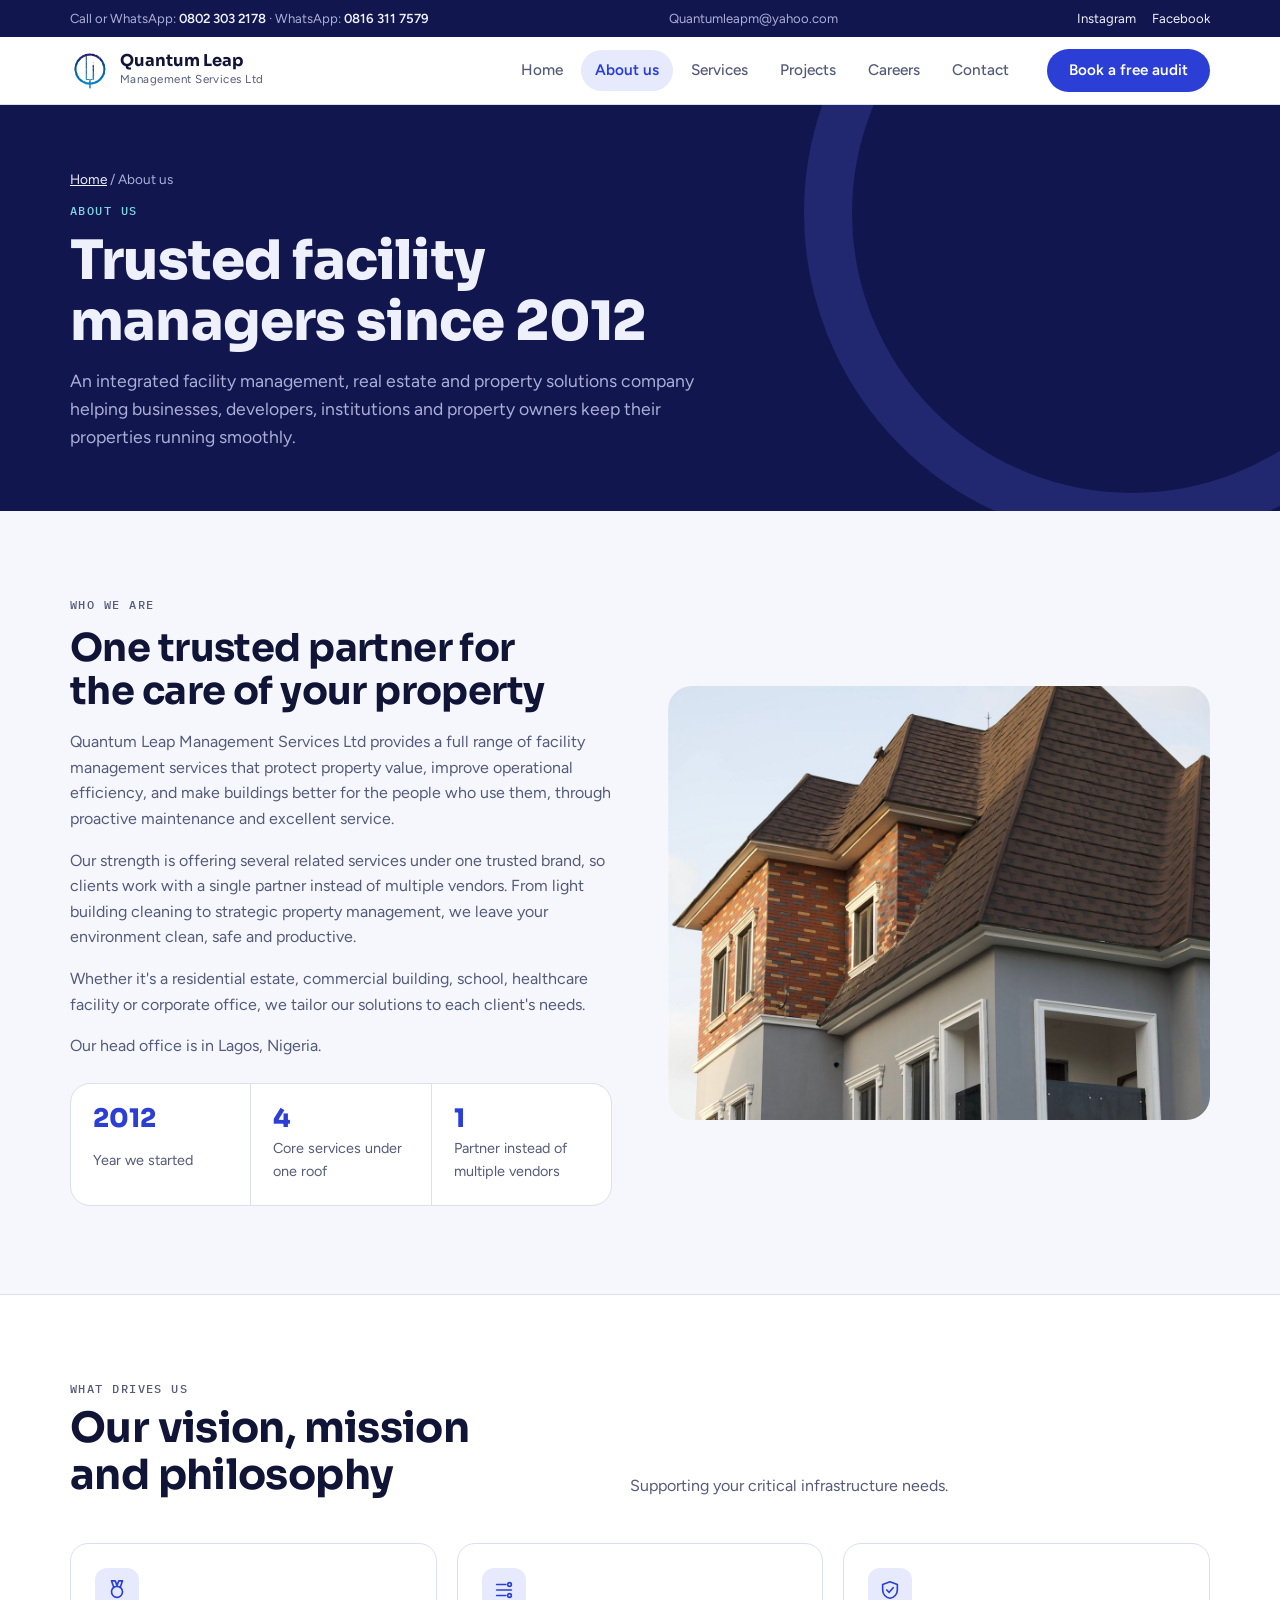
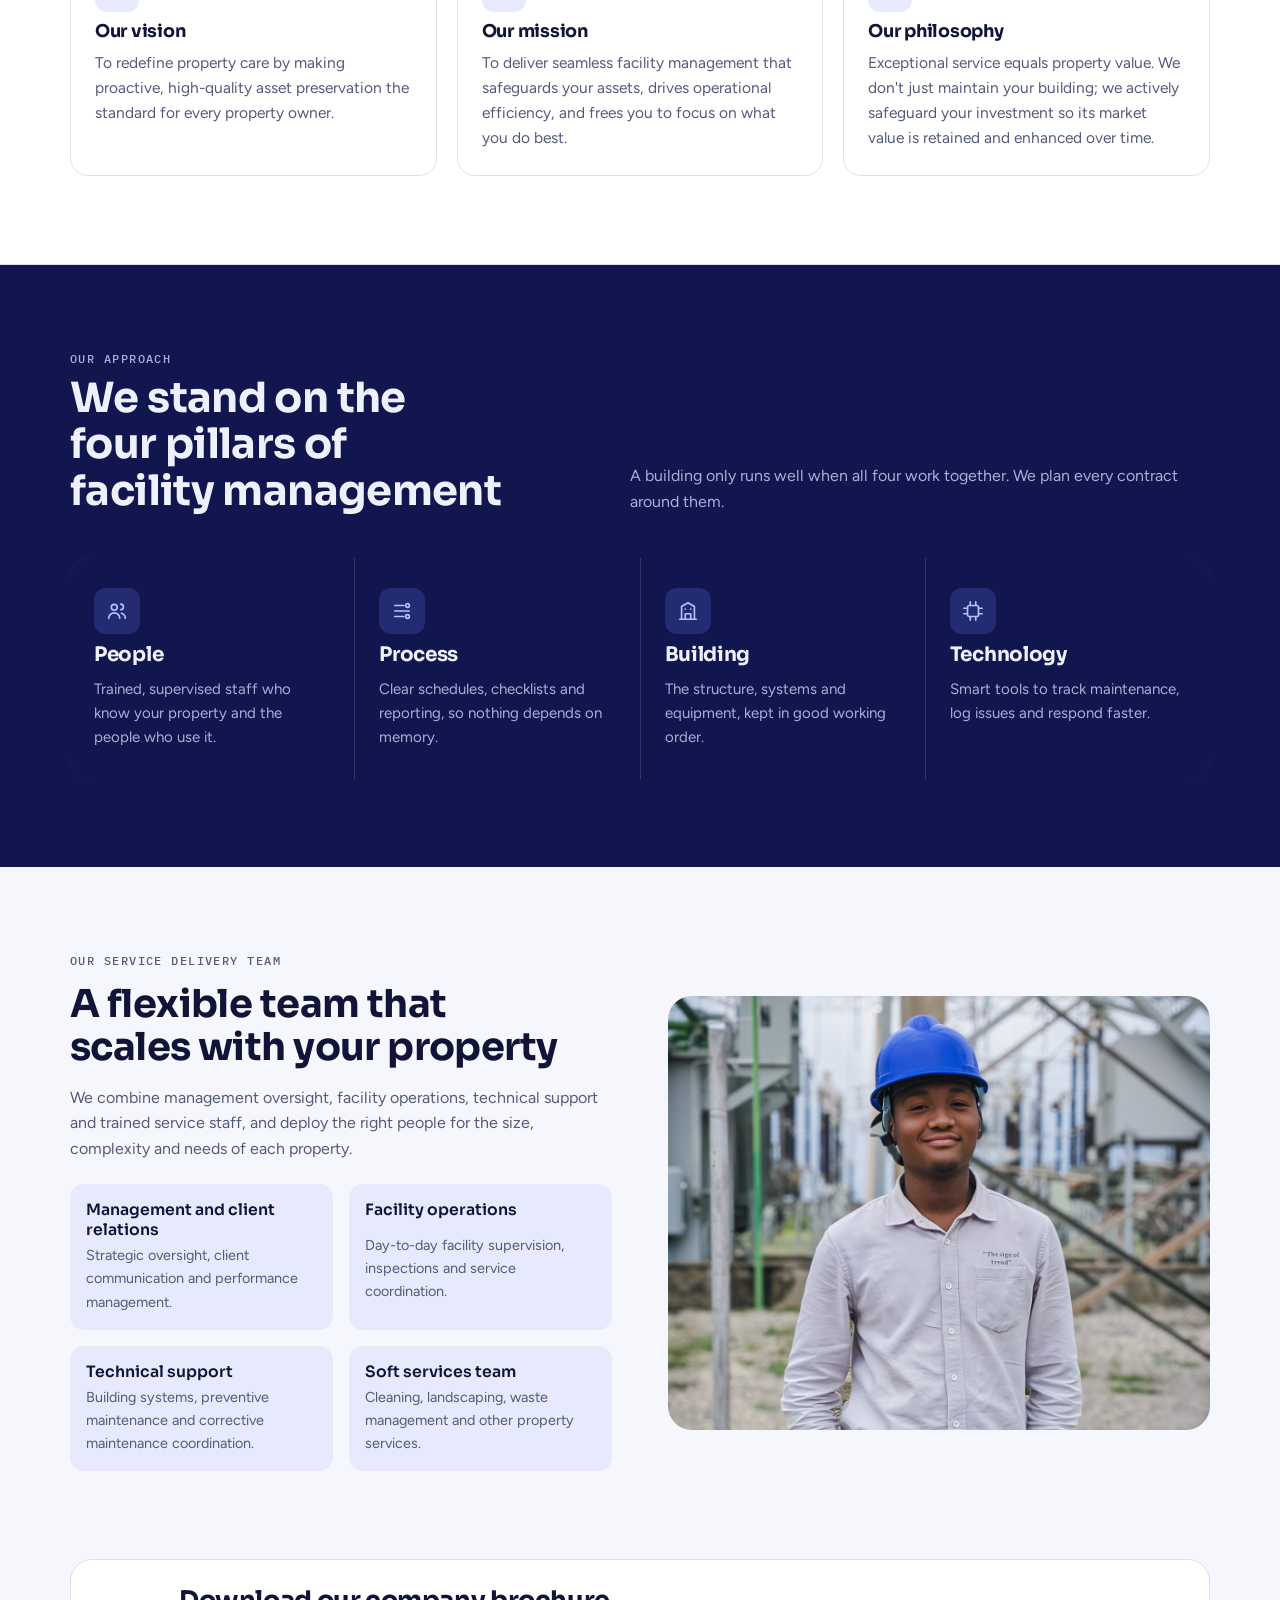
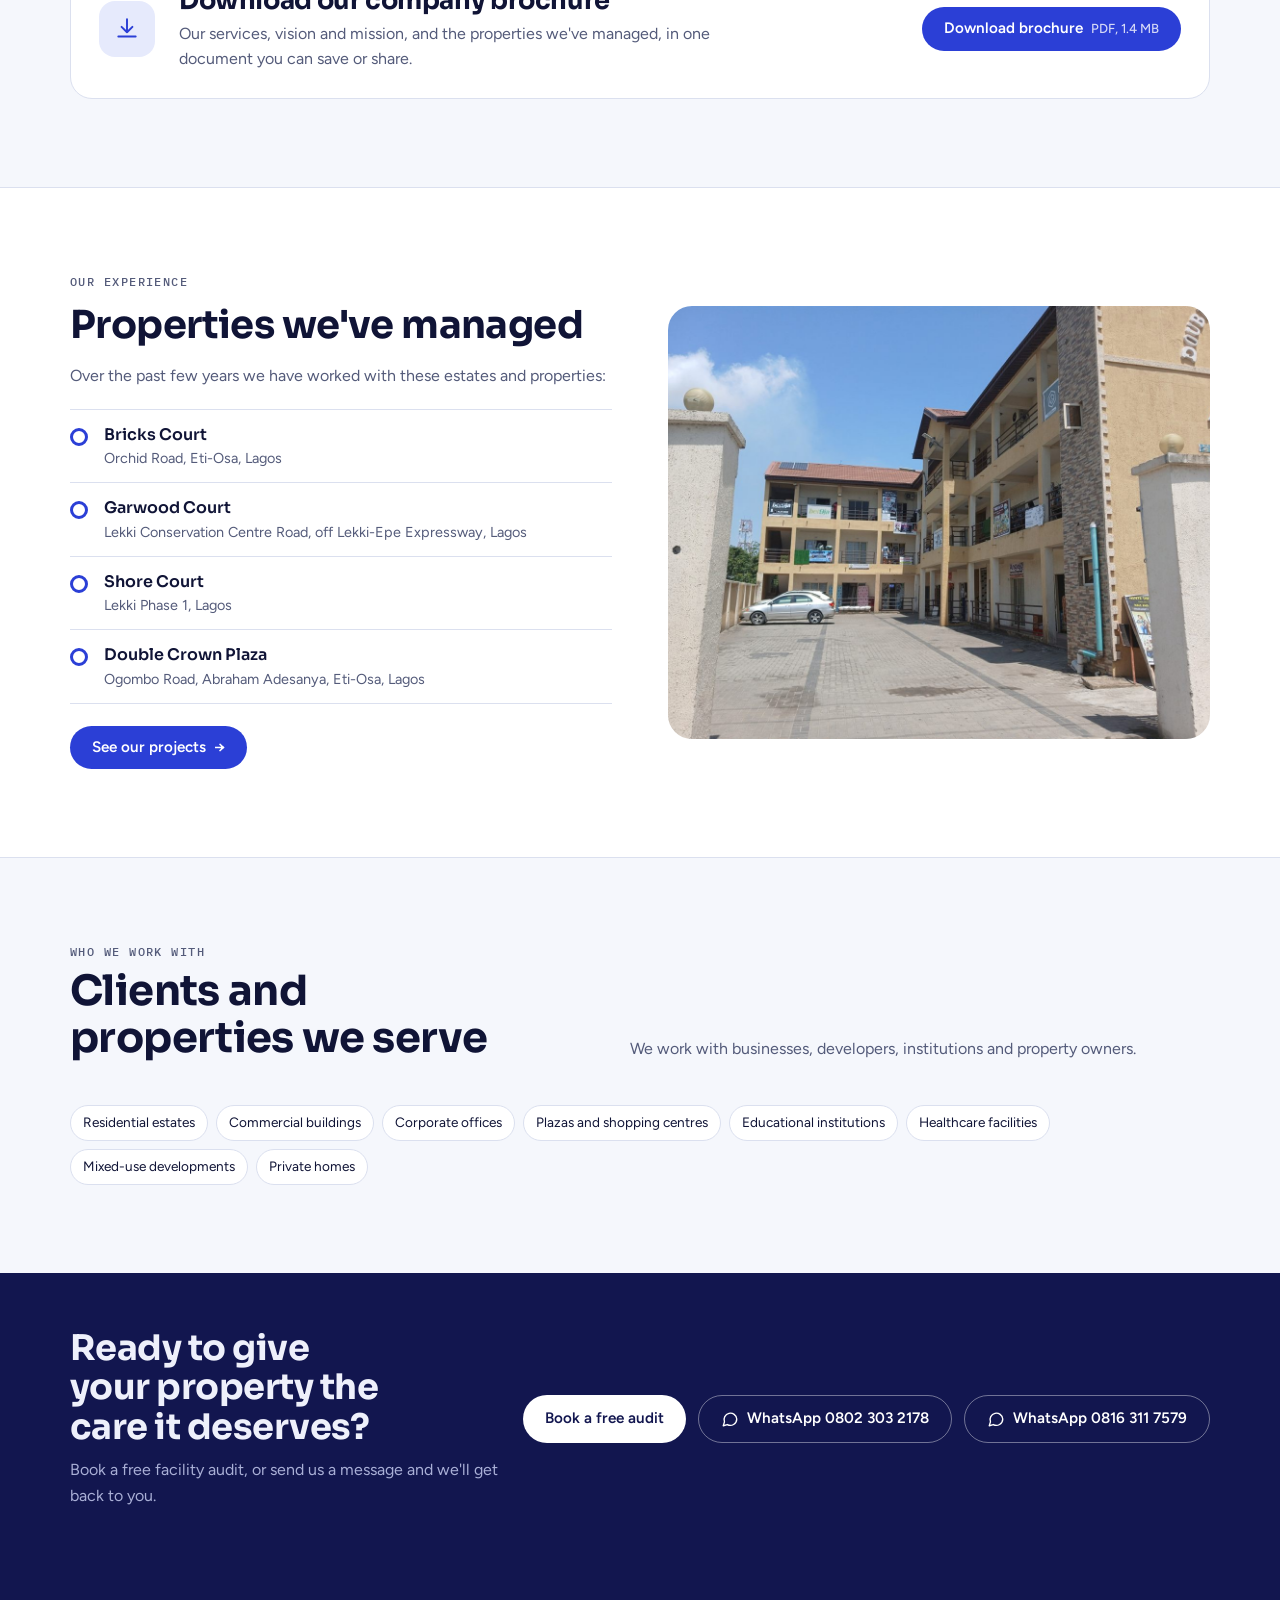
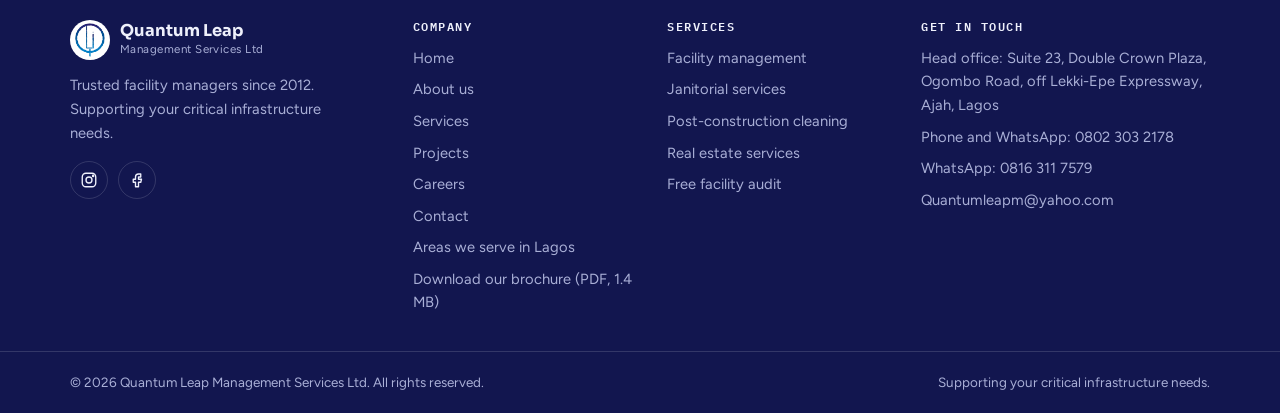
==== commit 6b84a775: "Simplify the head office line on the About page Co-Authored-By: Claude Opus 5.5 <noreply@anthropic.c" ====
--- a/site/about.html
+++ b/site/about.html
@@ -175,7 +175,7 @@
     <p>Quantum Leap Management Services Ltd provides a full range of facility management services that protect property value, improve operational efficiency, and make buildings better for the people who use them, through proactive maintenance and excellent service.</p>
     <p>Our strength is offering several related services under one trusted brand, so clients work with a single partner instead of multiple vendors. From light building cleaning to strategic property management, we leave your environment clean, safe and productive.</p>
     <p>Whether it's a residential estate, commercial building, school, healthcare facility or corporate office, we tailor our solutions to each client's needs.</p>
-    <p>Our head office is in Ajah, Lagos, Nigeria. In Lagos we serve <a href="lagos.html">Lekki, Ajah, Ibeju-Lekki, Victoria Island and Ikoyi</a>.</p>
+    <p>Our head office is in Lagos, Nigeria.</p>
     <div class="facts">
       <div class="fact"><b>2012</b><span>Year we started</span></div>
       <div class="fact"><b>4</b><span>Core services under one roof</span></div>
